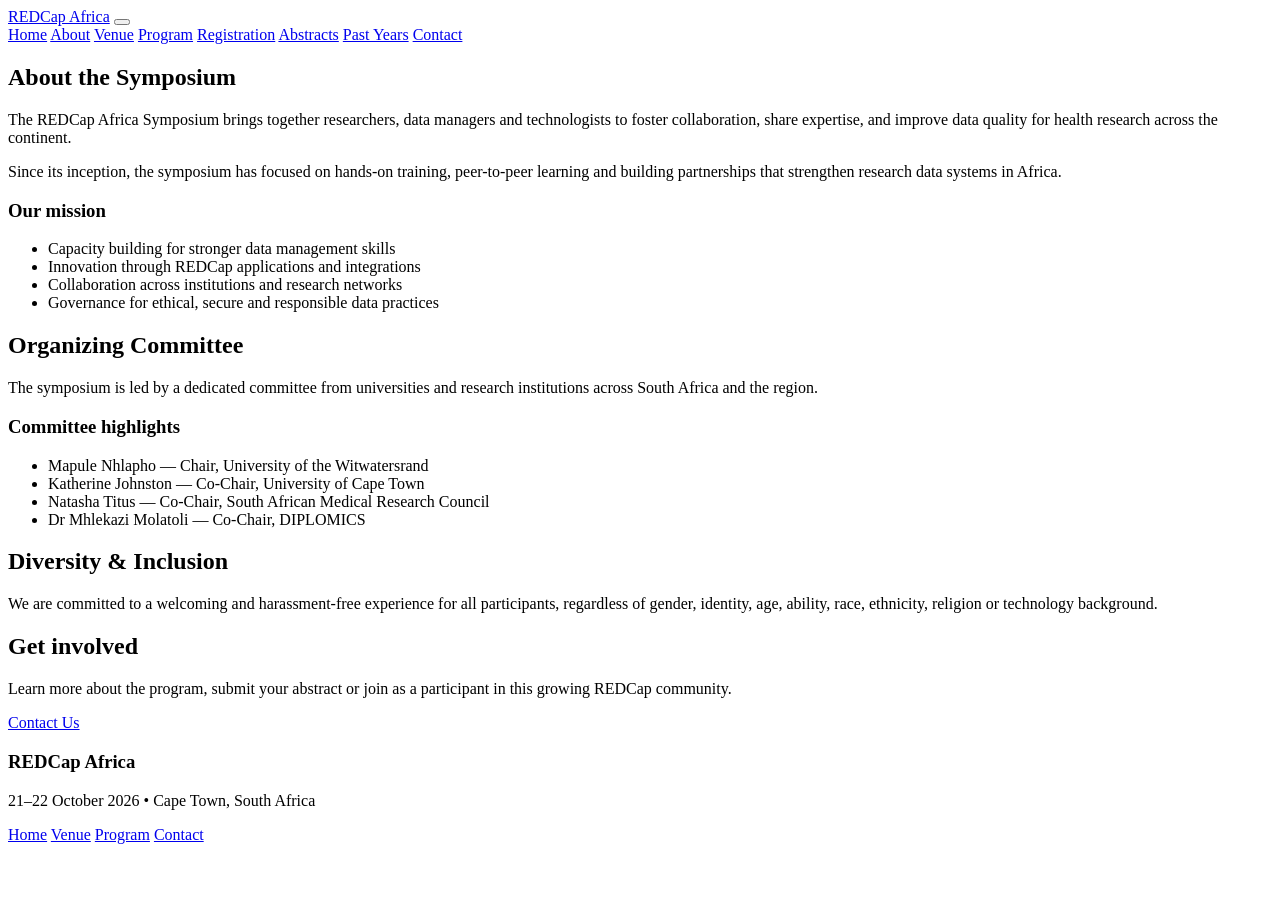
==== about.html @ 4fe49fcf "Add files via upload" ====
<!DOCTYPE html>
<html lang="en">
<head>
  <meta charset="UTF-8" />
  <meta name="viewport" content="width=device-width, initial-scale=1.0" />
  <title>About REDCap Africa Symposium</title>
  <link rel="stylesheet" href="style/styles.css" />
</head>
<body>
  <header class="site-header">
    <div class="container header-inner">
      <a class="brand" href="index.html">REDCap Africa</a>
      <button class="menu-toggle" aria-expanded="false" aria-label="Open menu">
        <span></span><span></span><span></span>
      </button>
      <nav class="site-nav" id="site-nav">
        <a href="index.html">Home</a>
        <a href="about.html">About</a>
        <a href="venue.html">Venue</a>
        <a href="program.html">Program</a>
        <a href="registration.html">Registration</a>
        <a href="abstract.html">Abstracts</a>
        <a href="past-years.html">Past Years</a>
        <a href="contact.html">Contact</a>
      </nav>
    </div>
  </header>

  <main>
    <section class="section section-alt">
      <div class="container">
        <h2>About the Symposium</h2>
        <p>The REDCap Africa Symposium brings together researchers, data managers and technologists to foster collaboration, share expertise, and improve data quality for health research across the continent.</p>
        <p>Since its inception, the symposium has focused on hands-on training, peer-to-peer learning and building partnerships that strengthen research data systems in Africa.</p>
        <div class="feature-list">
          <h3>Our mission</h3>
          <ul>
            <li>Capacity building for stronger data management skills</li>
            <li>Innovation through REDCap applications and integrations</li>
            <li>Collaboration across institutions and research networks</li>
            <li>Governance for ethical, secure and responsible data practices</li>
          </ul>
        </div>
      </div>
    </section>

    <section class="section">
      <div class="container section-grid">
        <div>
          <h2>Organizing Committee</h2>
          <p>The symposium is led by a dedicated committee from universities and research institutions across South Africa and the region.</p>
        </div>
        <div class="feature-list">
          <h3>Committee highlights</h3>
          <ul>
            <li>Mapule Nhlapho — Chair, University of the Witwatersrand</li>
            <li>Katherine Johnston — Co-Chair, University of Cape Town</li>
            <li>Natasha Titus — Co-Chair, South African Medical Research Council</li>
            <li>Dr Mhlekazi Molatoli — Co-Chair, DIPLOMICS</li>
          </ul>
        </div>
      </div>
    </section>

    <section class="section section-alt">
      <div class="container">
        <h2>Diversity & Inclusion</h2>
        <p>We are committed to a welcoming and harassment-free experience for all participants, regardless of gender, identity, age, ability, race, ethnicity, religion or technology background.</p>
      </div>
    </section>

    <section class="section section-cta">
      <div class="container cta-card">
        <h2>Get involved</h2>
        <p>Learn more about the program, submit your abstract or join as a participant in this growing REDCap community.</p>
        <a class="button button-primary" href="contact.html">Contact Us</a>
      </div>
    </section>
  </main>

  <footer class="site-footer">
    <div class="container footer-grid">
      <div>
        <h3>REDCap Africa</h3>
        <p>21–22 October 2026 • Cape Town, South Africa</p>
      </div>
      <div class="footer-links">
        <a href="index.html">Home</a>
        <a href="venue.html">Venue</a>
        <a href="program.html">Program</a>
        <a href="contact.html">Contact</a>
      </div>
    </div>
  </footer>

  <script src="script.js"></script>
</body>
</html>
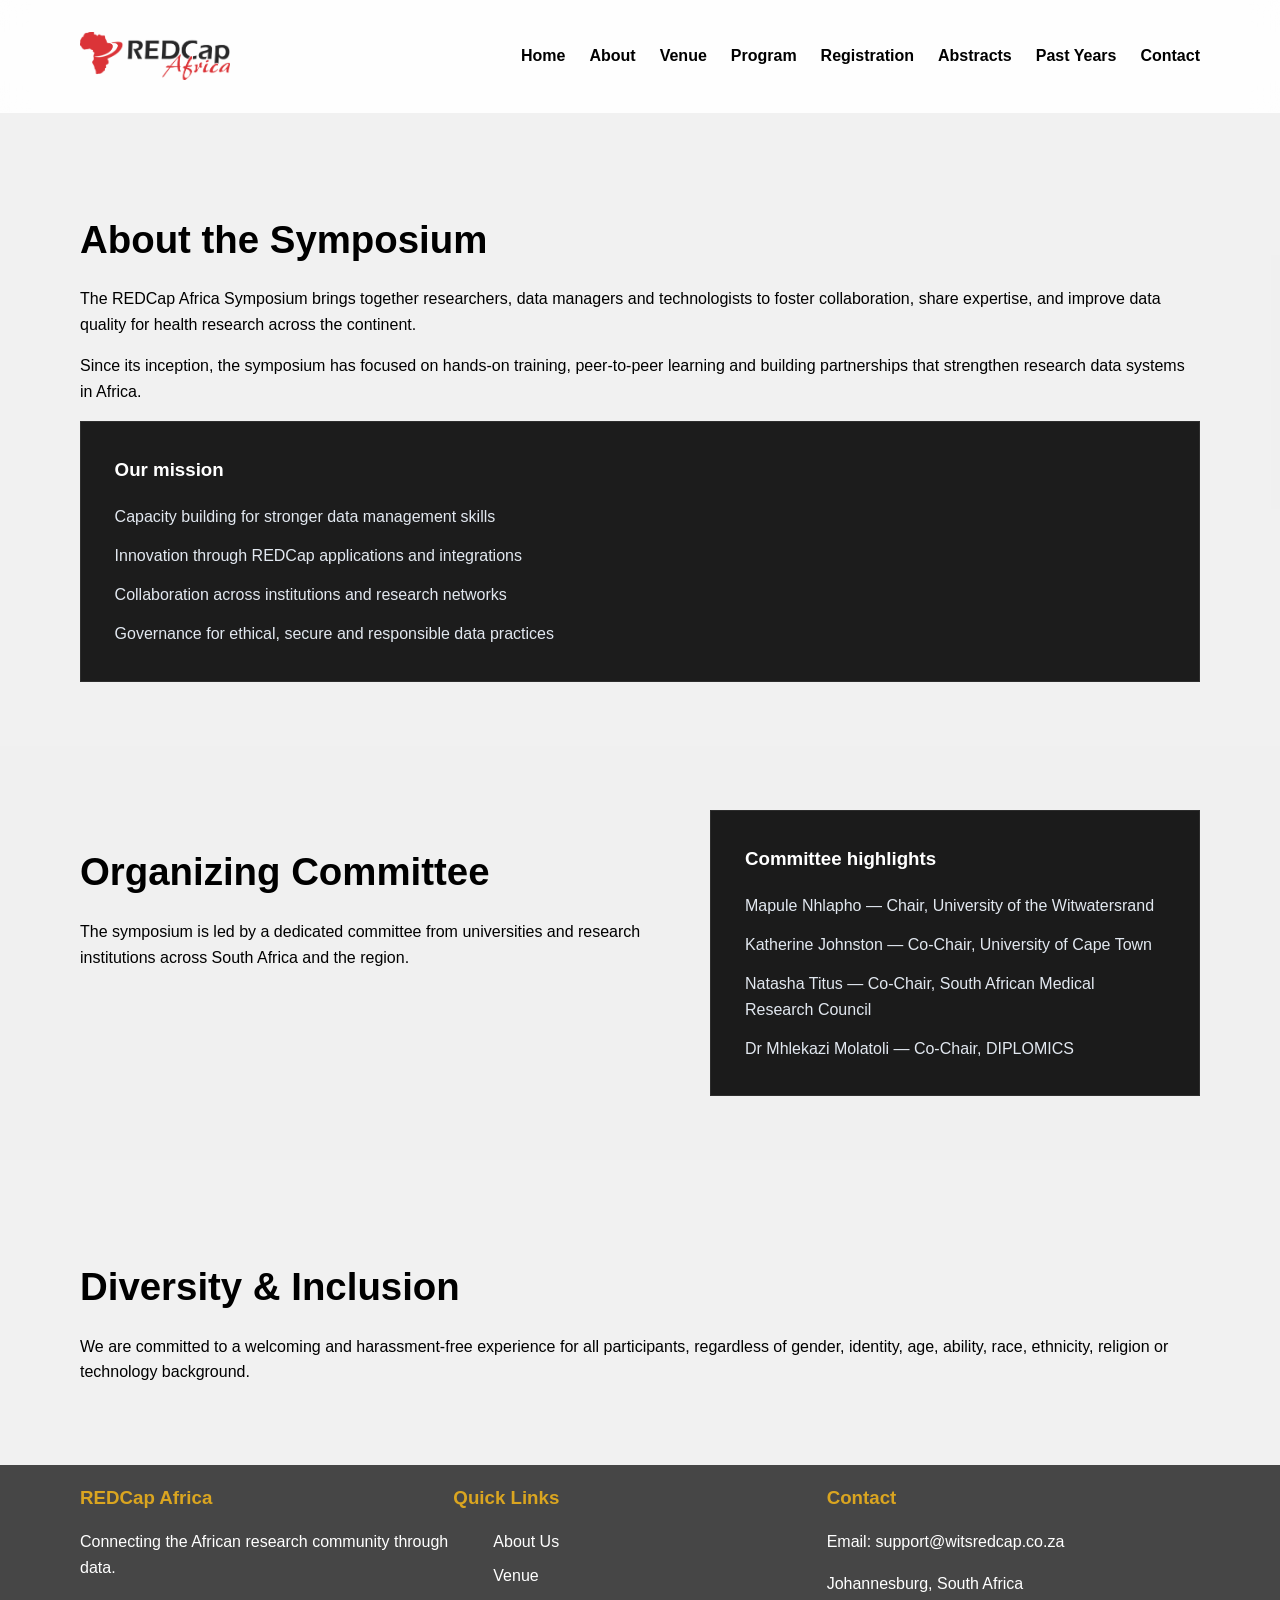
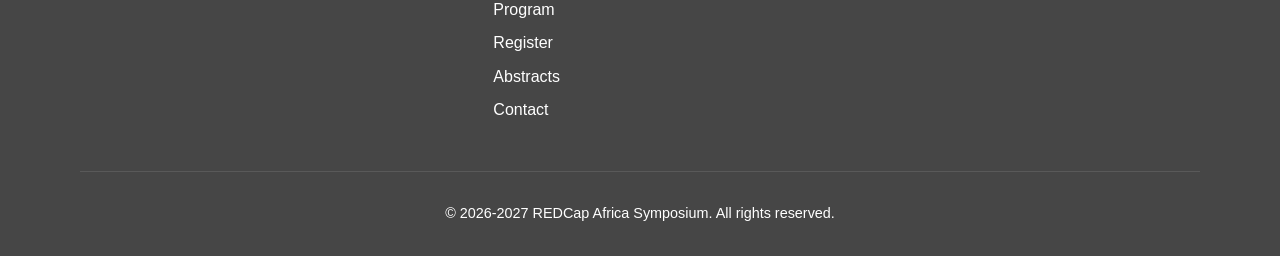
==== commit 72ae8dfb: "Add files via upload" ====
--- a/about.html
+++ b/about.html
@@ -4,12 +4,12 @@
   <meta charset="UTF-8" />
   <meta name="viewport" content="width=device-width, initial-scale=1.0" />
   <title>About REDCap Africa Symposium</title>
-  <link rel="stylesheet" href="style/styles.css" />
+  <link rel="stylesheet" href="css/styles.css" />
 </head>
 <body>
   <header class="site-header">
     <div class="container header-inner">
-      <a class="brand" href="index.html">REDCap Africa</a>
+       <img src="Assets/REDCapAfricalogo.png" alt="REDCap Africa Logo" style="width: 150px; height: auto;" />
       <button class="menu-toggle" aria-expanded="false" aria-label="Open menu">
         <span></span><span></span><span></span>
       </button>
@@ -68,27 +68,35 @@
         <p>We are committed to a welcoming and harassment-free experience for all participants, regardless of gender, identity, age, ability, race, ethnicity, religion or technology background.</p>
       </div>
     </section>
-
-    <section class="section section-cta">
-      <div class="container cta-card">
-        <h2>Get involved</h2>
-        <p>Learn more about the program, submit your abstract or join as a participant in this growing REDCap community.</p>
-        <a class="button button-primary" href="contact.html">Contact Us</a>
-      </div>
-    </section>
   </main>
 
-  <footer class="site-footer">
-    <div class="container footer-grid">
-      <div>
-        <h3>REDCap Africa</h3>
-        <p>21–22 October 2026 • Cape Town, South Africa</p>
+<footer class="site-footer">
+    <div class="container">
+      <div class="footer-grid">
+        <div class="footer-col">
+          <h3>REDCap Africa</h3>
+          <p>Connecting the African research community through data.</p>
+        </div>
+        <div class="footer-col">
+          <h3>Quick Links</h3>
+          <ul class="footer-links">
+            <li><a href="about.html">About Us</a></li>
+            <li><a href="venue.html">Venue</a></li>
+            <li><a href="program.html">Program</a></li>
+            <li><a href="registration.html">Register</a></li>
+            <li><a href="abstract.html">Abstracts</a></li>
+            <li><a href="contact.html">Contact</a></li>
+          </ul>
+        </div>
+        <div class="footer-col">
+          <h3>Contact</h3>
+          <p>Email: <a href="mailto:support@witsredcap.co.za" target="_blank" class="footer-link-email">support@witsredcap.co.za</a>
+          </p>
+          <p>Johannesburg, South Africa</p>
+        </div>
       </div>
-      <div class="footer-links">
-        <a href="index.html">Home</a>
-        <a href="venue.html">Venue</a>
-        <a href="program.html">Program</a>
-        <a href="contact.html">Contact</a>
+      <div class="footer-bottom">
+        <p>&copy; 2026-2027 REDCap Africa Symposium. All rights reserved.</p>
       </div>
     </div>
   </footer>
--- a/css/styles.css
+++ b/css/styles.css
@@ -0,0 +1,491 @@
+:root {
+ font-family: "Krona One", sans-serif;
+  color: #111;
+  background: #fafafa;
+  line-height: 1.6;
+}
+
+* {
+  box-sizing: border-box;
+}
+
+body {
+  margin: 0;
+  min-height: 100vh;
+  background: #f0f0f0;
+}
+
+img {
+  max-width: 100%;
+  display: block;
+}
+
+a {
+  color: inherit;
+  text-decoration: none;
+}
+
+button {
+  font: inherit;
+}
+
+.container {
+  width: min(1120px, calc(100% - 2rem));
+  margin: 0 auto;
+}
+
+.site-header {
+  position: sticky;
+  top: 0;
+  z-index: 20;
+  backdrop-filter: blur(14px);
+  background: rgba(255, 255, 255, 0.88);
+  border-bottom: 1px solid rgba(255, 255, 255, 0.06);
+}
+
+.header-inner {
+  display: flex;
+  align-items: center;
+  justify-content: space-between;
+  gap: 1rem;
+  padding: 2rem 0;
+}
+
+.brand{
+  font-weight: 800;
+  letter-spacing: -0.04em;
+  font-size: 1.15rem;
+}
+
+.menu-toggle {
+  display: none;
+  width: 2rem;
+  height: 2rem;
+  border: 0;
+  background: transparent;
+  flex-direction: column;
+  justify-content: space-between;
+  padding: 0;
+  cursor: pointer;
+}
+
+.menu-toggle span {
+  display: block;
+  width: 100%;
+  height: 3px;
+  border-radius: 999px;
+  background: #fff;
+}
+
+.site-nav {
+  display: flex;
+  align-items: center;
+  gap: 1.5rem;
+}
+
+.site-nav a {
+  color: #000000;
+  font-size: 1rem;
+  font-weight: 600;
+}
+
+.button {
+  display: inline-flex;
+  align-items: center;
+  justify-content: center;
+  padding: 0.95rem 1.6rem;
+  border-radius: 999px;
+  font-weight: 600;
+  transition: transform 0.2s ease, background-color 0.2s ease, color 0.2s ease;
+}
+
+.button:hover {
+  transform: translateY(-1px);
+}
+
+.button-primary {
+  background: linear-gradient(200deg, #b60000, #DAA520);
+  color: #fff;
+}
+
+.button-outline {
+  border: 1px solid rgba(226, 232, 240, 0.24);
+  color: #e2e8f0;
+}
+
+.hero {
+  padding: 4rem 0 3rem;
+  background-image: url('../Assets/hero.jpg');
+  background-size: cover;
+  background-position: center;
+  background-attachment: fixed;
+  position: relative;
+}
+
+.hero::before {
+  content: '';
+  position: absolute;
+  top: 0;
+  left: 0;
+  right: 0;
+  bottom: 0;
+  background: rgba(6, 7, 15, 0.7);
+  pointer-events: none;
+}
+
+.hero-content {
+  position: relative;
+  z-index: 1;
+}
+
+.hero-content {
+  display: grid;
+  grid-template-columns: minmax(0, 1fr) 360px;
+  gap: 2rem;
+  align-items: center;
+}
+
+.eyebrow {
+  text-transform: uppercase;
+  letter-spacing: 0.25em;
+  font-size: 0.75rem;
+  color: #7dd3fc;
+  margin-bottom: 1rem;
+}
+
+.hero h1 {
+  font-size: clamp(2.7rem, 5vw, 4.5rem);
+  margin: 0;
+  line-height: 1.02;
+  color: #fff;
+}
+
+.hero p {
+  max-width: 70ch;
+  margin: 1.5rem 0 0;
+  color: #cbd5e1;
+  font-size: 1.05rem;
+}
+
+.hero-actions {
+  display: flex;
+  flex-wrap: wrap;
+  gap: 1rem;
+  margin-top: 2rem;
+}
+
+.hero-card {
+  padding: 2rem;
+  background: rgba(139, 143, 151, 0.85);
+  border: 1px solid rgba(255, 255, 255);
+  box-shadow: 0 35px 80px rgba(15, 23, 42, 0.25);
+}
+
+.hero-card-pretitle {
+  margin: 0 0 1rem;
+  font-size: 0.9rem;
+  color: #38bdf8;
+  text-transform: uppercase;
+  letter-spacing: 0.12em;
+}
+
+.hero-card ul {
+  list-style: none;
+  padding: 0;
+  margin: 0;
+  display: grid;
+  gap: 0.9rem;
+}
+
+.hero-card li {
+  color: #e2e8f0;
+}
+
+.quick-links {
+  display: grid;
+  grid-template-columns: repeat(4, minmax(0, 1fr));
+  gap: 1rem;
+  margin: 1.5rem auto;
+}
+
+.quick-links a {
+  display: flex;
+  gap: 0.75rem;
+  align-items: center;
+  padding: 1rem 1.2rem;
+  background: rgba(255, 255, 255, 0.04);
+  border: 1px solid rgba(255, 255, 255, 0.08);
+  border-radius: 18px;
+  color: #fff;
+  transition: background-color 0.2s ease;
+}
+
+.quick-links a:hover {
+  background: rgba(14, 165, 233, 0.12);
+}
+
+.quick-links span {
+  font-size: 1.3rem;
+}
+
+.section {
+  padding: 4rem 0;
+}
+
+.section-alt {
+  background: rgba(255, 255, 255, 0.03);
+}
+
+.section-grid {
+  display: grid;
+  grid-template-columns: 1.1fr minmax(240px, 0.9fr);
+  gap: 2rem;
+}
+
+.section-grid h2,
+.section h2 {
+  font-size: 2.4rem;
+  margin-bottom: 1rem;
+  color: #000000;
+}
+
+.section-grid p,
+.section p {
+  color: #000000;
+  font-size: 1rem;
+}
+
+.feature-list {
+  padding: 2.1rem;
+  background: rgba(5, 5, 5, 0.9);
+  border: 1px solid rgba(255, 255, 255, 0.08);
+}
+
+.feature-list h3 {
+  margin-top: 0;
+  color: #fff;
+}
+
+.feature-list ul {
+  list-style: none;
+  padding: 0;
+  margin: 1rem 0 0;
+  display: grid;
+  gap: 0.85rem;
+}
+
+.feature-list li {
+  color: #e2e8f0;
+}
+
+.cards-grid {
+  display: grid;
+  grid-template-columns: repeat(2, minmax(0, 1fr));
+  gap: 1.5rem;
+}
+
+.card {
+  padding: 2rem;
+
+  background: rgba(128 0 0 / 87%);
+  
+}
+
+.card h3 {
+  margin-top: 0;
+  color: #fafafa;
+}
+
+.card p {
+  margin: 0.9rem 0 0;
+  color: #f0f0f0;
+}
+
+.stats-section {
+  padding: 4rem 0;
+}
+
+.stats-grid {
+  display: grid;
+  grid-template-columns: repeat(3, minmax(0, 1fr));
+  gap: 1rem;
+}
+
+.stat-card {
+  padding: 2rem;
+  border-radius: 24px;
+  background: rgba(15, 23, 42, 0.9);
+  border: 1px solid rgba(255, 255, 255, 0.08);
+  text-align: center;
+}
+
+.stat-card span {
+  display: block;
+  font-size: 2.6rem;
+  font-weight: 800;
+  color: #7dd3fc;
+}
+
+.stat-card p {
+  margin: 1rem 0 0;
+  color: #cbd5e1;
+}
+
+.video-grid {
+  display: grid;
+  grid-template-columns: 1.1fr 1fr;
+  gap: 2rem;
+  align-items: center;
+}
+
+.video-wrapper {
+  position: relative;
+  padding-top: 56.25%;
+  border-radius: 24px;
+  overflow: hidden;
+  box-shadow: 0 30px 80px rgba(0, 0, 0, 0.35);
+}
+
+.video-wrapper iframe {
+  position: absolute;
+  inset: 0;
+  width: 100%;
+  height: 100%;
+  border: 0;
+}
+
+.sponsor-header {
+  text-align: center;
+  margin-bottom: 2rem;
+}
+
+.sponsor-grid {
+  display: grid;
+  grid-template-columns: repeat(4, minmax(0, 1fr));
+  gap: 1rem;
+}
+
+.sponsor-grid span {
+  display: flex;
+  align-items: center;
+  justify-content: center;
+  min-height: 88px;
+  padding: 1rem;
+  color: #f8fafc;
+  background: rgba(255, 255, 255, 0.05);
+  border-radius: 18px;
+  border: 1px solid rgba(255, 255, 255, 0.08);
+  font-weight: 600;
+}
+
+.section-cta {
+  padding: 3rem 0 5rem;
+}
+
+.cta-card {
+  padding: 3rem;
+  border-radius: 8px;
+  text-align: center;
+  background: linear-gradient(180deg, rgba(14, 165, 233, 0.16), rgba(125, 85, 224, 0.12));
+  border: 1px solid rgba(255, 255, 255, 0.08);
+}
+
+.cta-card h2 {
+  margin-bottom: 1rem;
+  color: #fff;
+}
+
+.cta-card p {
+  margin-bottom: 1.8rem;
+  color: #dbeafe;
+}
+
+.site-footer {
+  background-color: #464646;
+  color: #fff;
+  padding: var(--spacing-xl) 0;
+  margin-top: auto;
+}
+
+.footer-grid {
+  display: grid;
+  grid-template-columns: repeat(auto-fit, minmax(250px, 1fr));
+  gap: var(--spacing-lg);
+}
+
+.footer-col h3 {
+  color: #DAA520;
+  margin-bottom: 1rem;
+}
+
+.footer-links {
+  list-style: none;
+}
+
+.footer-links li {
+  margin-bottom: 0.5rem;
+}
+
+.footer-links a {
+  color: #fff;
+}
+
+.footer-bottom {
+  margin-top: 2rem;
+  padding-bottom: 1rem;
+  padding-top: 1rem;
+  border-top: 1px solid rgba(255, 255, 255, 0.1);
+  text-align: center;
+  font-size: 0.9rem;
+  color: #fff;
+}
+
+@media (max-width: 900px) {
+  .hero-content,
+  .section-grid,
+  .cards-grid,
+  .stats-grid,
+  .video-grid,
+  .footer-grid {
+    grid-template-columns: 1fr;
+  }
+
+  .quick-links {
+    grid-template-columns: repeat(2, minmax(0, 1fr));
+  }
+}
+
+@media (max-width: 720px) {
+  .header-inner {
+    flex-wrap: wrap;
+  }
+
+  .menu-toggle {
+    display: flex;
+  }
+
+  .site-nav {
+    position: absolute;
+    inset: calc(100% + 1rem) 1rem auto auto;
+    flex-direction: column;
+    gap: 0.75rem;
+    width: calc(100% - 2rem);
+    background: rgba(6, 7, 15, 0.98);
+    border: 1px solid rgba(255, 255, 255, 0.08);
+    border-radius: 18px;
+    padding: 1rem;
+    display: none;
+  }
+
+  .site-nav.active {
+    display: flex;
+  }
+
+  .site-nav a.button-secondary {
+    padding: 0.9rem 1.2rem;
+  }
+
+  .hero {
+    padding-top: 3rem;
+  }
+}
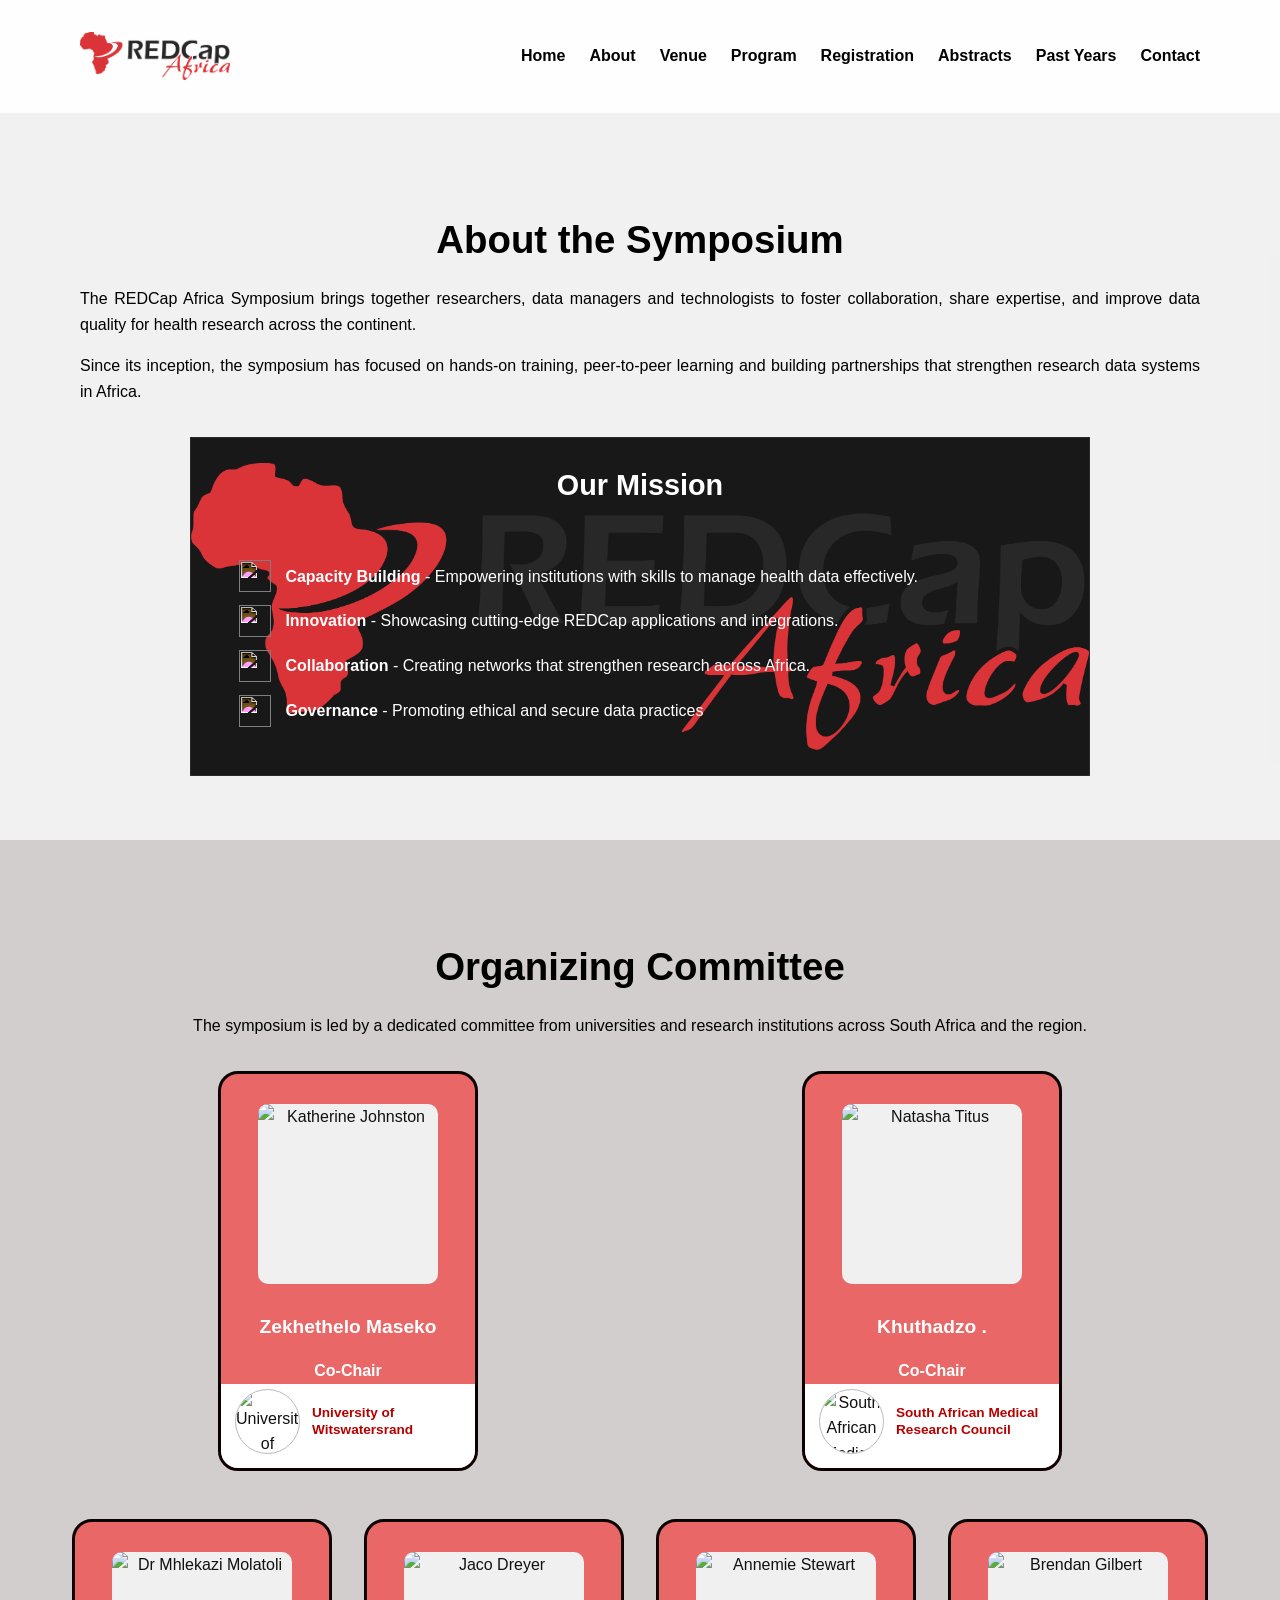
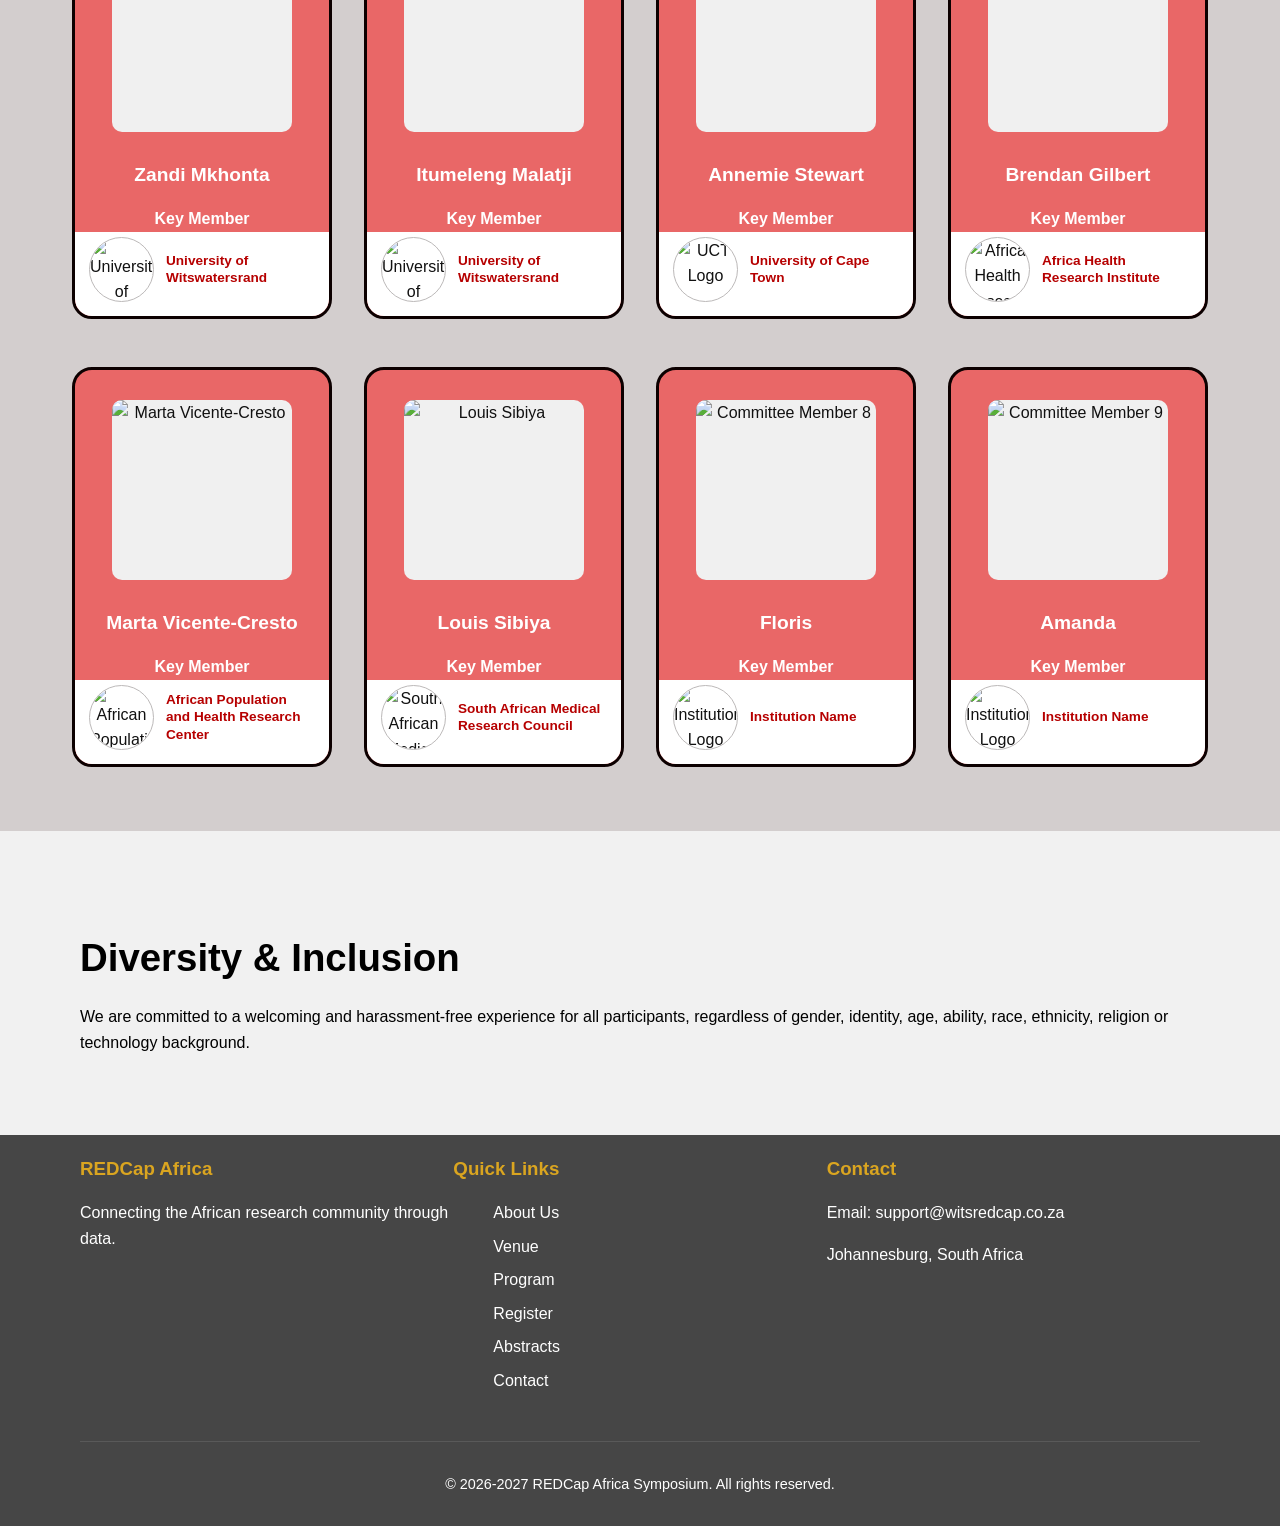
==== commit 0e413997: "New about and past years page" ====
--- a/about.html
+++ b/about.html
@@ -6,7 +6,7 @@
   <title>About REDCap Africa Symposium</title>
   <link rel="stylesheet" href="css/styles.css" />
 </head>
-<body>
+<body class="page-about">
   <header class="site-header">
     <div class="container header-inner">
        <img src="Assets/REDCapAfricalogo.png" alt="REDCap Africa Logo" style="width: 150px; height: auto;" />
@@ -29,35 +29,200 @@
   <main>
     <section class="section section-alt">
       <div class="container">
-        <h2>About the Symposium</h2>
-        <p>The REDCap Africa Symposium brings together researchers, data managers and technologists to foster collaboration, share expertise, and improve data quality for health research across the continent.</p>
-        <p>Since its inception, the symposium has focused on hands-on training, peer-to-peer learning and building partnerships that strengthen research data systems in Africa.</p>
-        <div class="feature-list">
-          <h3>Our mission</h3>
+        <div class = "about-intro" >
+          <h2>About the Symposium</h2>
+          <p>The REDCap Africa Symposium brings together researchers, data managers and technologists to foster collaboration, share expertise, and improve data quality for health research across the continent.</p>
+          <p>Since its inception, the symposium has focused on hands-on training, peer-to-peer learning and building partnerships that strengthen research data systems in Africa.</p>
+        </div>
+          <div class="feature-list">
+          <h3>Our Mission</h3>
           <ul>
-            <li>Capacity building for stronger data management skills</li>
-            <li>Innovation through REDCap applications and integrations</li>
-            <li>Collaboration across institutions and research networks</li>
-            <li>Governance for ethical, secure and responsible data practices</li>
+            <li><img src="Assets/graduation-cap-icon.png" alt="" class="mission-icon"><span><strong>Capacity Building</strong> - Empowering institutions with skills to manage health data effectively.</span></li>
+            <li><img src="Assets/bulb-icon.png" alt="" class="mission-icon"><span><strong>Innovation</strong> - Showcasing cutting-edge REDCap applications and integrations.</span></li>
+            <li><img src="Assets/partner-handshake2-icon.png" alt="" class="mission-icon"><span><strong>Collaboration</strong> - Creating networks that strengthen research across Africa.</span></li>
+            <li><img src="Assets/bank-building-icon.png" alt="" class="mission-icon"><span><strong>Governance</strong> - Promoting ethical and secure data practices</span></li>
           </ul>
         </div>
       </div>
     </section>
 
-    <section class="section">
-      <div class="container section-grid">
-        <div>
-          <h2>Organizing Committee</h2>
-          <p>The symposium is led by a dedicated committee from universities and research institutions across South Africa and the region.</p>
-        </div>
-        <div class="feature-list">
-          <h3>Committee highlights</h3>
-          <ul>
-            <li>Mapule Nhlapho — Chair, University of the Witwatersrand</li>
-            <li>Katherine Johnston — Co-Chair, University of Cape Town</li>
-            <li>Natasha Titus — Co-Chair, South African Medical Research Council</li>
-            <li>Dr Mhlekazi Molatoli — Co-Chair, DIPLOMICS</li>
-          </ul>
+    <section class="section section-committee">
+      <div class="committee-heading-block">
+        <h2>Organizing Committee</h2>
+        <p>The symposium is led by a dedicated committee from universities and research institutions across South Africa and the region.</p>
+        
+       
+        <div class="committee-pyramid">
+
+          <!-- Tier 2: Co-Chairs -->
+          <div class="committee-tier tier-cochairs">
+            <div class="committee-card">
+              <div class="committee-profile-pic">
+                <img src="Assets/Zekhethelo.jpg" style="object-position: 85% 5%;" alt="Katherine Johnston">
+              </div>
+              <div class="committee-info">
+                <h4>Zekhethelo Maseko</h4>
+                <p class="committee-role">Co-Chair</p>
+                <div class="committee-org-wrapper">
+                  <p class="committee-org">University of Witswatersrand</p>
+                </div>
+                <div class="committee-logo committee-logo-corner">
+                  <img src="Assets/WitslogoV2.jpg" alt="University of Witswatersrand Logo">
+                </div>
+              </div>
+            </div>
+
+            <div class="committee-card">
+              <div class="committee-profile-pic">
+                <img src="Assets/ms-Natasha.jpg" style="object-position: 85% 5%;"  alt = "Natasha Titus">
+              </div>
+              <div class="committee-info">
+                <h4>Khuthadzo .</h4>
+                <p class="committee-role">Co-Chair</p>
+                <div class="committee-org-wrapper">
+                  <p class="committee-org">South African Medical Research Council</p>
+                </div>
+                <div class="committee-logo committee-logo-corner">
+                  <img src="Assets/samrc.png" alt="South African Medical Research Council Logo">
+                </div>
+              </div>
+            </div>
+          </div>
+
+          <!-- Tier 3: Key Members (row 1 of 4) -->
+          <div class="committee-tier tier-members">
+            <div class="committee-card">
+              <div class="committee-profile-pic">
+                <img src="Assets/Zandi.jpg" alt="Dr Mhlekazi Molatoli">
+              </div>
+              <div class="committee-info">
+                <h4>Zandi Mkhonta</h4>
+                <p class="committee-role">Key Member</p>
+                <div class="committee-org-wrapper">
+                  <p class="committee-org">University of Witswatersrand</p>
+                </div>
+                <div class="committee-logo committee-logo-corner">
+                  <img src="Assets/WitslogoV2.jpg" alt="University of Witswatersrand">
+                </div>
+              </div>
+            </div>
+
+            <div class="committee-card">
+              <div class="committee-profile-pic">
+                <img src="Assets/Itumeleng.jpg" style="object-position: 50% 5%;" alt="Jaco Dreyer">
+              </div>
+              <div class="committee-info">
+                <h4>Itumeleng Malatji</h4>
+                <p class="committee-role">Key Member</p>
+                <div class="committee-org-wrapper">
+                  <p class="committee-org">University of Witswatersrand</p>
+                </div>
+                <div class="committee-logo committee-logo-corner">
+                  <img src="Assets/WitslogoV2.jpg" alt="University of Witswatersrand">
+                </div>
+              </div>
+            </div>
+
+            <div class="committee-card">
+              <div class="committee-profile-pic">
+                <img src="Assets/Annemie Stewart.jpg" alt="Annemie Stewart">
+              </div>
+              <div class="committee-info">
+                <h4>Annemie Stewart</h4>
+                <p class="committee-role">Key Member</p>
+                <div class="committee-org-wrapper">
+                  <p class="committee-org">University of Cape Town</p>
+                </div>
+                <div class="committee-logo committee-logo-corner">
+                  <img src="Assets/UCT.png" alt="UCT Logo">
+                </div>
+              </div>
+            </div>
+
+            <div class="committee-card">
+              <div class="committee-profile-pic">
+                <img src="Assets/Brendan1.jpg" alt="Brendan Gilbert">
+              </div>
+              <div class="committee-info">
+                <h4>Brendan Gilbert</h4>
+                <p class="committee-role">Key Member</p>
+                <div class="committee-org-wrapper">
+                  <p class="committee-org">Africa Health Research Institute</p>
+                </div>
+                <div class="committee-logo committee-logo-corner">
+                  <img src="Assets/AHRI.png" alt="Africa Health Research Institute Logo">
+                </div>
+              </div>
+            </div>
+          </div>
+
+          <!-- Tier 4: Key Members (row 2 of 4) -->
+          <div class="committee-tier tier-members">
+            <div class="committee-card">
+              <div class="committee-profile-pic">
+                <img src="Assets/Marta Vicente.jpg" style="object-position: 85% 10%;" alt="Marta Vicente-Cresto">
+              </div>
+              <div class="committee-info">
+                <h4>Marta Vicente-Cresto</h4>
+                <p class="committee-role">Key Member</p>
+                <div class="committee-org-wrapper">
+                  <p class="committee-org">African Population and Health Research Center</p>
+                </div>
+                <div class="committee-logo committee-logo-corner">
+                  <img src="Assets/APHRC-V3.png" alt="African Population and Health Research Center Logo">
+                </div>
+              </div>
+            </div>
+
+            <div class="committee-card">
+              <div class="committee-profile-pic">
+                <img src="Assets/clive.jpg" style="object-position: 85% 5%;" alt="Louis Sibiya">
+              </div>
+              <div class="committee-info">
+                <h4>Louis Sibiya</h4>
+                <p class="committee-role">Key Member</p>
+                <div class="committee-org-wrapper">
+                  <p class="committee-org">South African Medical Research Council</p>
+                </div>
+                <div class="committee-logo committee-logo-corner">
+                  <img src="Assets/samrc.png" alt="South African Medical Research Council Logo">
+                </div>
+              </div>
+            </div>
+
+            <div class="committee-card">
+              <div class="committee-profile-pic">
+                <img src="Assets/Jaco.jpg" alt="Committee Member 8">
+              </div>
+              <div class="committee-info">
+                <h4>Floris</h4>
+                <p class="committee-role">Key Member</p>
+                <div class="committee-org-wrapper">
+                  <p class="committee-org">Institution Name</p>
+                </div>
+                <div class="committee-logo committee-logo-corner">
+                  <img src="Assets/placeholder-logo.png" alt="Institution Logo">
+                </div>
+              </div>
+            </div>
+
+            <div class="committee-card">
+              <div class="committee-profile-pic">
+                <img src="Assets/Mhlekazi Molatoli.jpg" alt="Committee Member 9">
+              </div>
+              <div class="committee-info">
+                <h4>Amanda</h4>
+                <p class="committee-role">Key Member</p>
+                <div class="committee-org-wrapper">
+                  <p class="committee-org">Institution Name</p>
+                </div>
+                <div class="committee-logo committee-logo-corner">
+                  <img src="Assets/placeholder-logo.png" alt="Institution Logo">
+                </div>
+              </div>
+            </div>
+          </div>
+
         </div>
       </div>
     </section>
@@ -103,4 +268,4 @@
 
   <script src="script.js"></script>
 </body>
-</html>
+</html>
--- a/css/styles.css
+++ b/css/styles.css
@@ -1,7 +1,7 @@
 :root {
  font-family: "Krona One", sans-serif;
   color: #111;
-  background: #fafafa;
+  background: #ffffff;
   line-height: 1.6;
 }
 
@@ -32,6 +32,10 @@
 .container {
   width: min(1120px, calc(100% - 2rem));
   margin: 0 auto;
+}
+
+.container-wide {
+  width: min(1400px, calc(100% - 2rem));
 }
 
 .site-header {
@@ -236,6 +240,10 @@
   background: rgba(255, 255, 255, 0.03);
 }
 
+.section-committee {
+  background: #d3cece;
+}
+
 .section-grid {
   display: grid;
   grid-template-columns: 1.1fr minmax(240px, 0.9fr);
@@ -252,13 +260,61 @@
 .section-grid p,
 .section p {
   color: #000000;
-  font-size: 1rem;
+  font-size: 1.0rem;
+}
+
+.page-intro {
+  text-align: center;
+  max-width: 70ch;
+  margin: 0 auto 1rem;
+}
+
+.page-intro p {
+  text-align: justify;
+}
+
+.section-hero-intro {
+  position: relative;
+  padding: 6rem 0;
+  background-image: url('../Assets/bread-bg.jpg');
+  background-size: cover;
+  background-position: center;
+  background-attachment: fixed;
+}
+
+.section-hero-intro::before {
+  content: '';
+  position: absolute;
+  inset: 0;
+  background: rgba(6, 7, 15, 0.65);
+  pointer-events: none;
+}
+
+.section-hero-intro .container {
+  position: relative;
+  z-index: 1;
+}
+
+.section-hero-intro .page-intro h2,
+.section-hero-intro .page-intro p {
+  color: #ffffff;
+}
+
+.about-intro {
+  text-align: center;
+  max-width: 1000ch;
+  margin: 0 auto 1rem;
+  
+}
+
+.about-intro p {
+  text-align: justify;
 }
 
 .feature-list {
   padding: 2.1rem;
   background: rgba(5, 5, 5, 0.9);
-  border: 1px solid rgba(255, 255, 255, 0.08);
+ border: 1px solid rgba(255, 255, 255, 0.08);
 }
 
 .feature-list h3 {
@@ -278,17 +334,107 @@
   color: #e2e8f0;
 }
 
+
+
+/*for about page ONLY*/
+.page-about .feature-list {
+  padding: 1.5rem;
+  background: rgba(0, 0, 0, 0.9);
+  background-image:
+  url('../Assets/REDCapAfricalogo.png');
+  /*border: 15px solid rgba(255, 255, 255, 0.08);*/
+  /*comment out the 3 lines below to bring back old design*/
+  background-size: contain;   
+  background-repeat: no-repeat; 
+  background-position: center;  
+  max-width: 900px;      
+  margin: 2rem auto 0;   
+  text-align: justify; 
+
+}
+
+
+.page-about .feature-list h3 {
+  margin-top: 0;
+  color: #ffffff;
+  font-size: 1.8rem;
+  text-align: center;
+}
+
+.page-about .feature-list ul {
+  /*list-style: disc;*/
+  list-style: none;
+  padding: 1.5rem;
+  margin: 1rem 0 0;
+  display: grid;
+  gap: 0.8rem;
+}
+
+.page-about .feature-list li {
+  color: #ffffff;
+  display: flex;
+  align-items: center;
+  gap: 0.9rem;
+}
+
+.page-about .feature-list .mission-icon {
+  width: 32px;
+  height: 32px;
+  object-fit: contain;
+  flex-shrink: 0;
+  /* icons are black PNGs; invert so they read white against the dark card */
+  filter: invert(1) brightness(2);
+}
+/*for about page ONLY*/
+
 .cards-grid {
   display: grid;
   grid-template-columns: repeat(2, minmax(0, 1fr));
   gap: 1.5rem;
 }
 
+/* Stack the year cards one above the other, each on its own line */
+.page-past-years .cards-grid {
+  grid-template-columns: 1fr;
+  gap: 2rem;
+  margin-top: 2rem;
+}
+
 .card {
-  padding: 2rem;
-
-  background: rgba(128 0 0 / 87%);
-  
+  position: relative;
+  isolation: isolate;
+  padding: 2.5rem;
+  border-radius: 16px;
+  overflow: hidden;
+  background-color: #b60000;
+  background-size: cover;
+  background-position: center;
+}
+
+.page-past-years .card {
+  padding: 5rem 4.5rem;
+  min-height: 420px;
+  display: flex;
+  flex-direction: column;
+  justify-content: center;
+}
+
+/* Dark red gradient overlay so the background photo shows through
+   while keeping the heading and body text readable */
+.card::before {
+  content: '';
+  position: absolute;
+  inset: 0;
+  z-index: -1;
+  background: linear-gradient(160deg, rgba(128, 0, 0, 0.60), rgba(10, 0, 0, 0.60));
+}
+
+.card-2025 {
+  background-image: url('../Assets/2025.jpg');
+}
+
+.card-2024 {
+  background-image: url('../Assets/2024.jpg');
 }
 
 .card h3 {
@@ -296,39 +442,125 @@
   color: #fafafa;
 }
 
+.page-past-years .card h3 {
+  font-size: 2rem;
+  text-align: center;
+}
+
 .card p {
   margin: 0.9rem 0 0;
   color: #f0f0f0;
+  font-size: 1.2rem;
+}
+
+.page-past-years .card p {
+  text-align: justify;
 }
 
 .stats-section {
   padding: 4rem 0;
 }
 
+/* White backdrop for the stats section */
+.section-stats {
+  background: #ffffff;
+}
+
+.section-stats h2.stats-heading {
+  text-align: center;
+  color: #000000;
+  margin-bottom: 2.5rem;
+  /*text-shadow: 0 0 3px rgba(255, 20, 60, 0.55);*/
+}
+
 .stats-grid {
   display: grid;
-  grid-template-columns: repeat(3, minmax(0, 1fr));
+  grid-template-columns: repeat(4, minmax(0, 1fr));
   gap: 1rem;
 }
 
+/* Red neon-glass effect, tuned for a white backdrop:
+   a light glass fill + red border/glow (rather than the heavier translucent
+   red fill that was designed to pop against black), with dark text so it
+   stays readable on white instead of washing out. */
 .stat-card {
+  position: relative;
+  overflow: hidden;
+  display: flex;
+  flex-direction: column;
+  align-items: center;
   padding: 2rem;
-  border-radius: 24px;
-  background: rgba(15, 23, 42, 0.9);
-  border: 1px solid rgba(255, 255, 255, 0.08);
-  text-align: center;
+  border-radius: 10px;
+  min-height: 220px;
+  background: rgba(255, 255, 255, 0.55);
+  backdrop-filter: blur(14px);
+  -webkit-backdrop-filter: blur(14px);
+  border: 1px solid rgba(182, 0, 0, 0.35);
+  box-shadow:
+    0 0 14px rgba(182, 0, 0, 0.25),
+    0 0 30px rgba(182, 0, 0, 0.12),
+    0 6px 20px rgba(0, 0, 0, 0.08);
+  text-align: center;
+  transition: transform 0.25s ease, box-shadow 0.25s ease;
+}
+
+/* Icon watermark, sat behind the number and label */
+.stat-card::before {
+  content: '';
+  position: absolute;
+  inset: 0;
+  background-repeat: no-repeat;
+  background-position: center;
+  background-size: 100px 100px;
+  opacity: 0.30;
+  pointer-events: none;
+  z-index: 0;
+}
+
+.stat-card-symposia::before {
+  background-image: url('../Assets/event-icon.png');
+}
+
+.stat-card-attendees::before {
+  background-image: url('../Assets/group-icon.png');
+}
+
+.stat-card-countries::before {
+  background-image: url('../Assets/globe-line-icon.png');
+}
+
+.stat-card-institutions::before {
+  background-image: url('../Assets/library-icon.png');
+}
+
+.stat-card:hover {
+  transform: translateY(-4px);
+  box-shadow:
+    0 0 20px rgba(182, 0, 0, 0.4),
+    0 0 40px rgba(182, 0, 0, 0.2),
+    0 10px 26px rgba(0, 0, 0, 0.12);
 }
 
 .stat-card span {
-  display: block;
+  position: relative;
+  z-index: 1;
+  flex: 1;
+  display: flex;
+  align-items: center;
+  justify-content: center;
   font-size: 2.6rem;
   font-weight: 800;
-  color: #7dd3fc;
+  color: #b60000;
+  text-shadow: 0 0 10px rgba(182, 0, 0, 0.3);
 }
 
 .stat-card p {
-  margin: 1rem 0 0;
-  color: #cbd5e1;
+  position: relative;
+  z-index: 1;
+  margin: 1.9rem 0 0;
+  margin-top: auto;
+  color: #000000;
+  font-weight: 600;
 }
 
 .video-grid {
@@ -488,4 +720,323 @@
   .hero {
     padding-top: 3rem;
   }
-}
+
+  .page-past-years .card {
+    padding: 2.5rem 1.75rem;
+    min-height: unset;
+  }
+}
+.committee-heading-block {
+  text-align: center;
+}
+
+.committee-members-heading {
+  font-size: 2rem; 
+}
+
+
+
+/*center committee header
+.committee-header {
+  text-align: center;
+}*/
+
+/*center committee intro
+.committee-intro {
+  text-align: center;
+  max-width: 80ch;
+  margin-left: auto;
+  margin-right: auto;
+}
+*/
+
+
+/* Committee Styles */
+/* Committee Styles - Pyramid Hierarchy */
+.committee-pyramid {
+  display: flex;
+  flex-direction: column;
+  align-items: center;
+  gap: 3rem;
+  margin-top: 2rem;
+}
+
+.committee-tier {
+  display: flex;
+  justify-content: center;
+  flex-wrap: wrap;
+  gap: 2rem;
+  width: 100%;
+}
+
+/* Tier 1: Chair - one card, largest, on its own at the top */
+.tier-chair .committee-card {
+  width: 260px;
+}
+
+/* Tier 2: Co-Chairs - three cards, slightly smaller */
+.tier-cochairs .committee-card {
+  width: 260px;
+}
+
+/* Tier 3: Key Members - widest row, smallest cards */
+.tier-members .committee-card {
+  width: 260px;
+}
+
+/* Co-chairs and key-member rows share the same 4-column grid so they line up.
+   Each co-chair card is placed spanning two grid columns and centered within
+   that span, so it sits in the gap between two cards in the row below. */
+.tier-cochairs,
+.tier-members {
+  display: grid;
+  grid-template-columns: repeat(4, 260px);
+  justify-content: center;
+  gap: 2rem;
+}
+
+.tier-cochairs .committee-card:nth-child(1) {
+  grid-column: 1 / 3;
+  justify-self: center;
+}
+
+.tier-cochairs .committee-card:nth-child(2) {
+  grid-column: 3 / 5;
+  justify-self: center;
+}
+
+.committee-card {
+  /* Background image for committee cards only, with a red tint overlay*/
+  /*change to non copy right picture*/
+  position: relative;
+  background-image:
+    linear-gradient(rgb(255, 0, 0, 0.50), rgb(255, 0, 0, 0.50)),
+    url('../Assets/JHBv1.png');
+  background-size: cover;
+  background-position: center;
+  border-radius: 20px;
+  border: 3px solid #0c0000 !important;
+  /*box-shadow: 0 15px 30px rgba(247, 0, 0, 0.721) !important;*/
+  /*box-shadow: 0 4px 12px rgba(0, 0, 0, 0.08);*/
+  padding: 1rem 0.5rem;
+  display: flex;
+  flex-direction: column;
+  align-items: center;
+  gap: 0.5rem;
+  transition: transform 0.2s ease, box-shadow 0.2s ease;
+ /* animation:fadeUp .7s ease;*/
+}
+
+
+.committee-card:hover {
+  transform: translateY(-4px);
+  box-shadow: 0 8px 24px rgba(0, 0, 0, 0.12);
+}
+
+/* Profile Picture */
+.committee-profile-pic {
+  width: 180px;
+  height: 180px;
+  border-radius: 10px;
+  overflow: hidden;
+  background: #f0f0f0;
+  border: 3px solid var(--primary-red);
+  display: flex;
+  align-items: center;
+  justify-content: center;
+  flex-shrink: 0;
+}
+
+.committee-profile-pic img {
+  width: 100%;
+  height: 100%;
+  object-fit: cover;
+}
+
+/* Committee Info */
+.committee-info {
+  flex: 1;
+  text-align: center;
+  width: 100%;
+  display: flex;
+  flex-direction: column;
+}
+
+.committee-info h4 {
+  margin: 0.5rem 0 0.25rem 0;
+  font-size: 1.2rem;
+  color: #000000;
+  font-weight: 700;
+}
+
+.committee-role {
+  margin: 0 0 0.5rem 0;
+  font-weight: 600;
+  color: var(--primary-red);
+  font-size: 0.9rem;
+}
+
+/* Organization wrapper - flex container for logo and text */
+.committee-org-wrapper {
+  display: flex;
+  align-items: center;
+  justify-content: center;
+  gap: 0.75rem;
+  margin-top: auto;
+  padding-top: 0.5rem;
+}
+
+.committee-org {
+  margin: 0;
+  color: #ffffff;
+  font-size: 1.8rem;
+   font-weight: 600;
+}
+
+/* Organization Logo - pinned to the bottom-right corner of the card  */
+.committee-logo {
+  width: 90px;
+  height: 90px;
+  border-radius: 50%;
+  background: #ffffff;
+  border: 1px solid #bcb9b9;
+  display: flex;
+  align-items: center;
+  justify-content: center;
+  overflow: hidden;
+  flex-shrink: 0;
+}
+
+.committee-logo-corner {
+  position: absolute;
+  bottom: 14px;
+  left: 14px;
+  width: 65px;
+  height: 65px;
+}
+
+.committee-logo img {
+  width: 100%;
+  height: 100%;
+  object-fit: contain;
+  border-radius: 50%;
+}
+
+/* Page-specific styles for About page only */
+.page-about .committee-role {
+  color: #ffffff !important;
+}
+
+.page-about .committee-info h4 {
+  color: #ffffff !important;
+}
+
+.page-about .section h2 {
+  color: #000000 !important;
+}
+
+.page-about .feature-list h3 {
+  color: #ffffff !important;
+}
+
+.page-about .feature-list li {
+  color: #ffffff !important;
+}
+
+/* Keep the gold color for footer on About page */
+.page-about .footer-col h3 {
+  color: #DAA520 !important;
+}
+
+/* Uniform card height + fixed-height name zone so the org name and logo
+   always sit at the same vertical position across every committee card,
+   regardless of how long a person's name or organization name is. */
+.page-about .committee-card {
+  min-height: 400px;
+  padding-top: 1.9rem;
+}
+
+/* White banner bar at the bottom of the card, sitting behind the
+   institution name and logo so they're no longer floating directly on
+   top of the red-tinted photo background. */
+.page-about .committee-card::after {
+  content: '';
+  position: absolute;
+  left: 0;
+  right: 0;
+  bottom: 0;
+  height: 84px;
+  background: #ffffff;
+  border-radius: 0 0 17px 17px;
+  z-index: 0;
+}
+
+/* Pin the org name to start right where the logo ends, matching the
+   logo's bottom offset and height so the institution name sits
+   vertically centered against the logo circle. */
+.page-about .committee-org-wrapper {
+  position: absolute;
+  left: 91px;
+  right: 1rem;
+  bottom: 14px;
+  height: 65px;
+  margin-top: 0;
+  padding-top: 0;
+  justify-content: flex-start;
+  z-index: 1;
+}
+
+.page-about .committee-logo-corner {
+  z-index: 1;
+}
+
+.page-about .committee-info h4 {
+  min-height: 2.8em;
+  display: flex;
+  align-items: center;
+  justify-content: center;
+  text-align: center;
+}
+
+.page-about .committee-org {
+  color: #b60000;
+  font-size: 0.85rem;
+  line-height: 1.3;
+  text-align: left;
+  font-weight: 700;
+}
+
+
+/* Responsive Design */
+@media (max-width: 720px) {
+  .committee-tier {
+    flex-direction: column;
+    align-items: center;
+  }
+
+  .tier-cochairs,
+  .tier-members {
+    display: flex;
+    flex-direction: column;
+    align-items: center;
+  }
+
+  .tier-cochairs .committee-card:nth-child(1),
+  .tier-cochairs .committee-card:nth-child(2) {
+    grid-column: auto;
+  }
+
+  .tier-chair .committee-card,
+  .tier-cochairs .committee-card,
+  .tier-members .committee-card {
+    width: min(320px, 100%);
+  }
+
+  .committee-card {
+    text-align: center;
+  }
+
+  .committee-org-wrapper {
+    flex-wrap: wrap;
+  }
+}
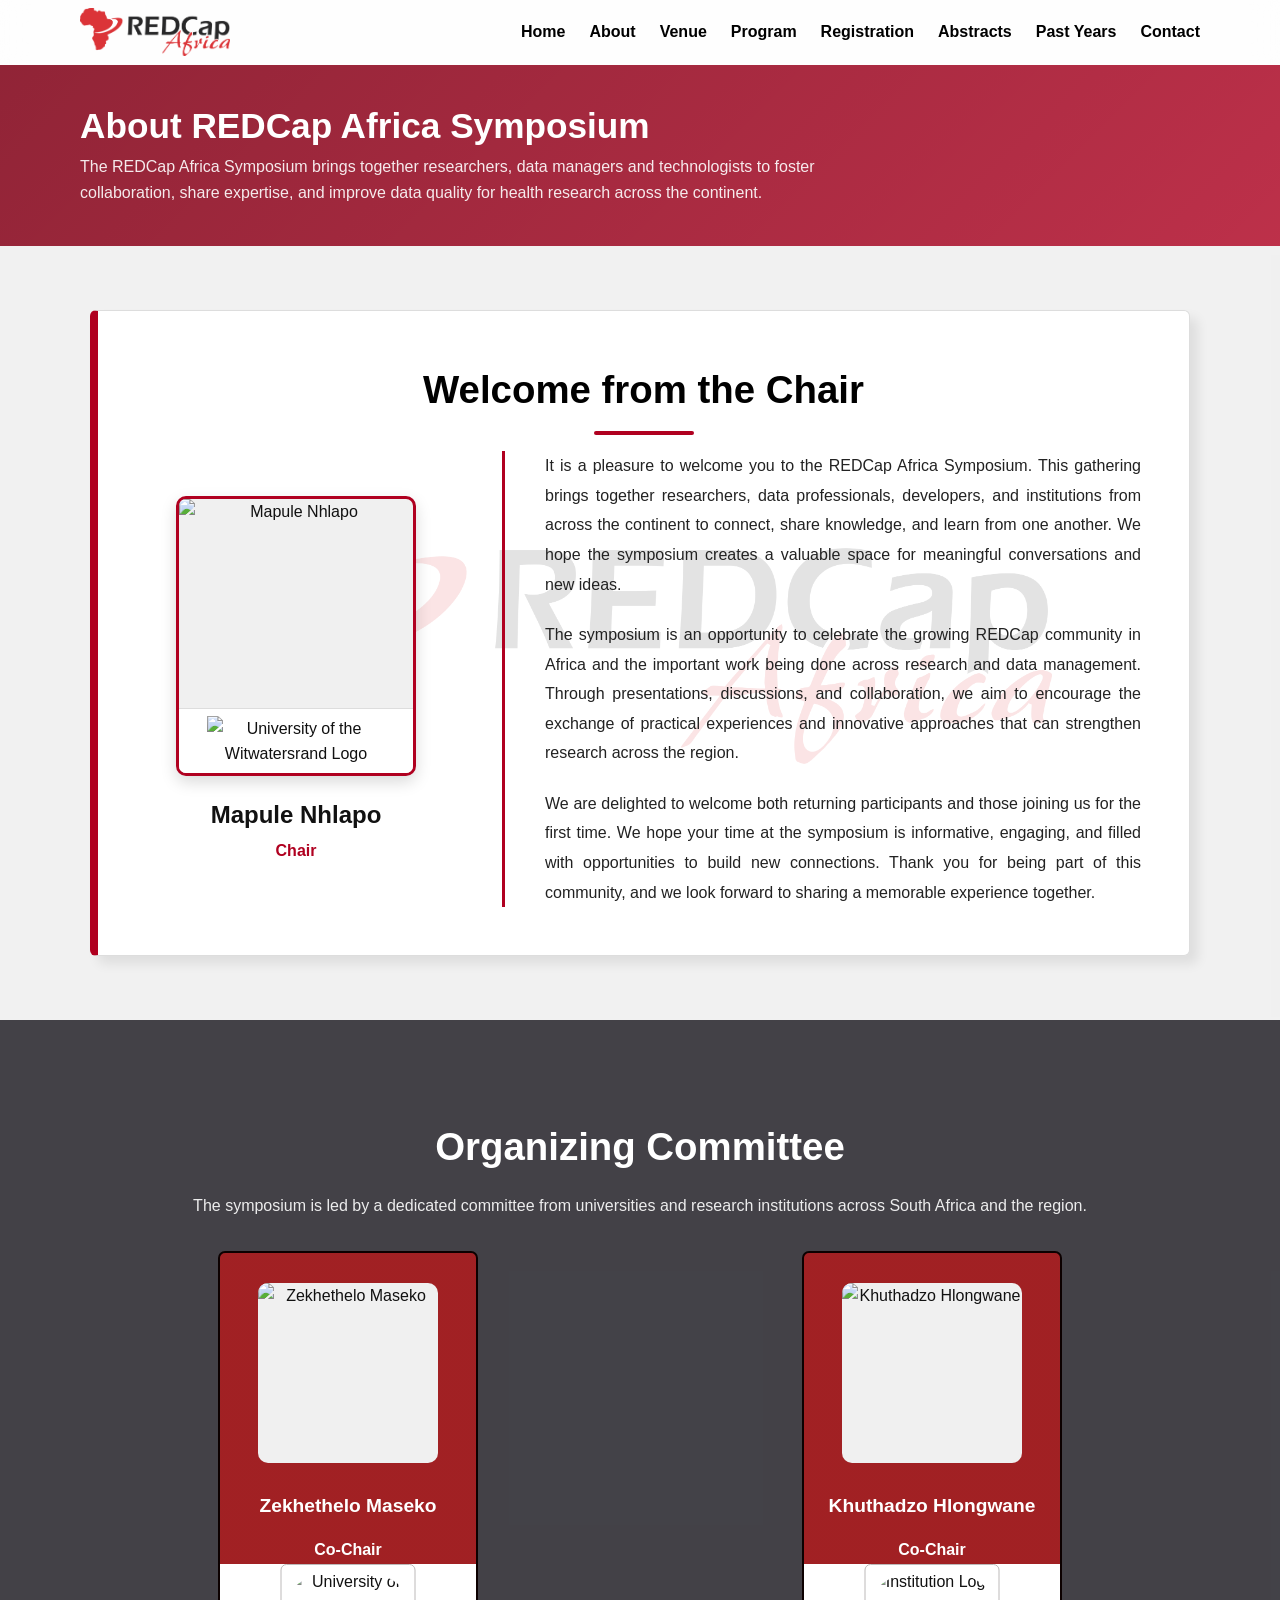
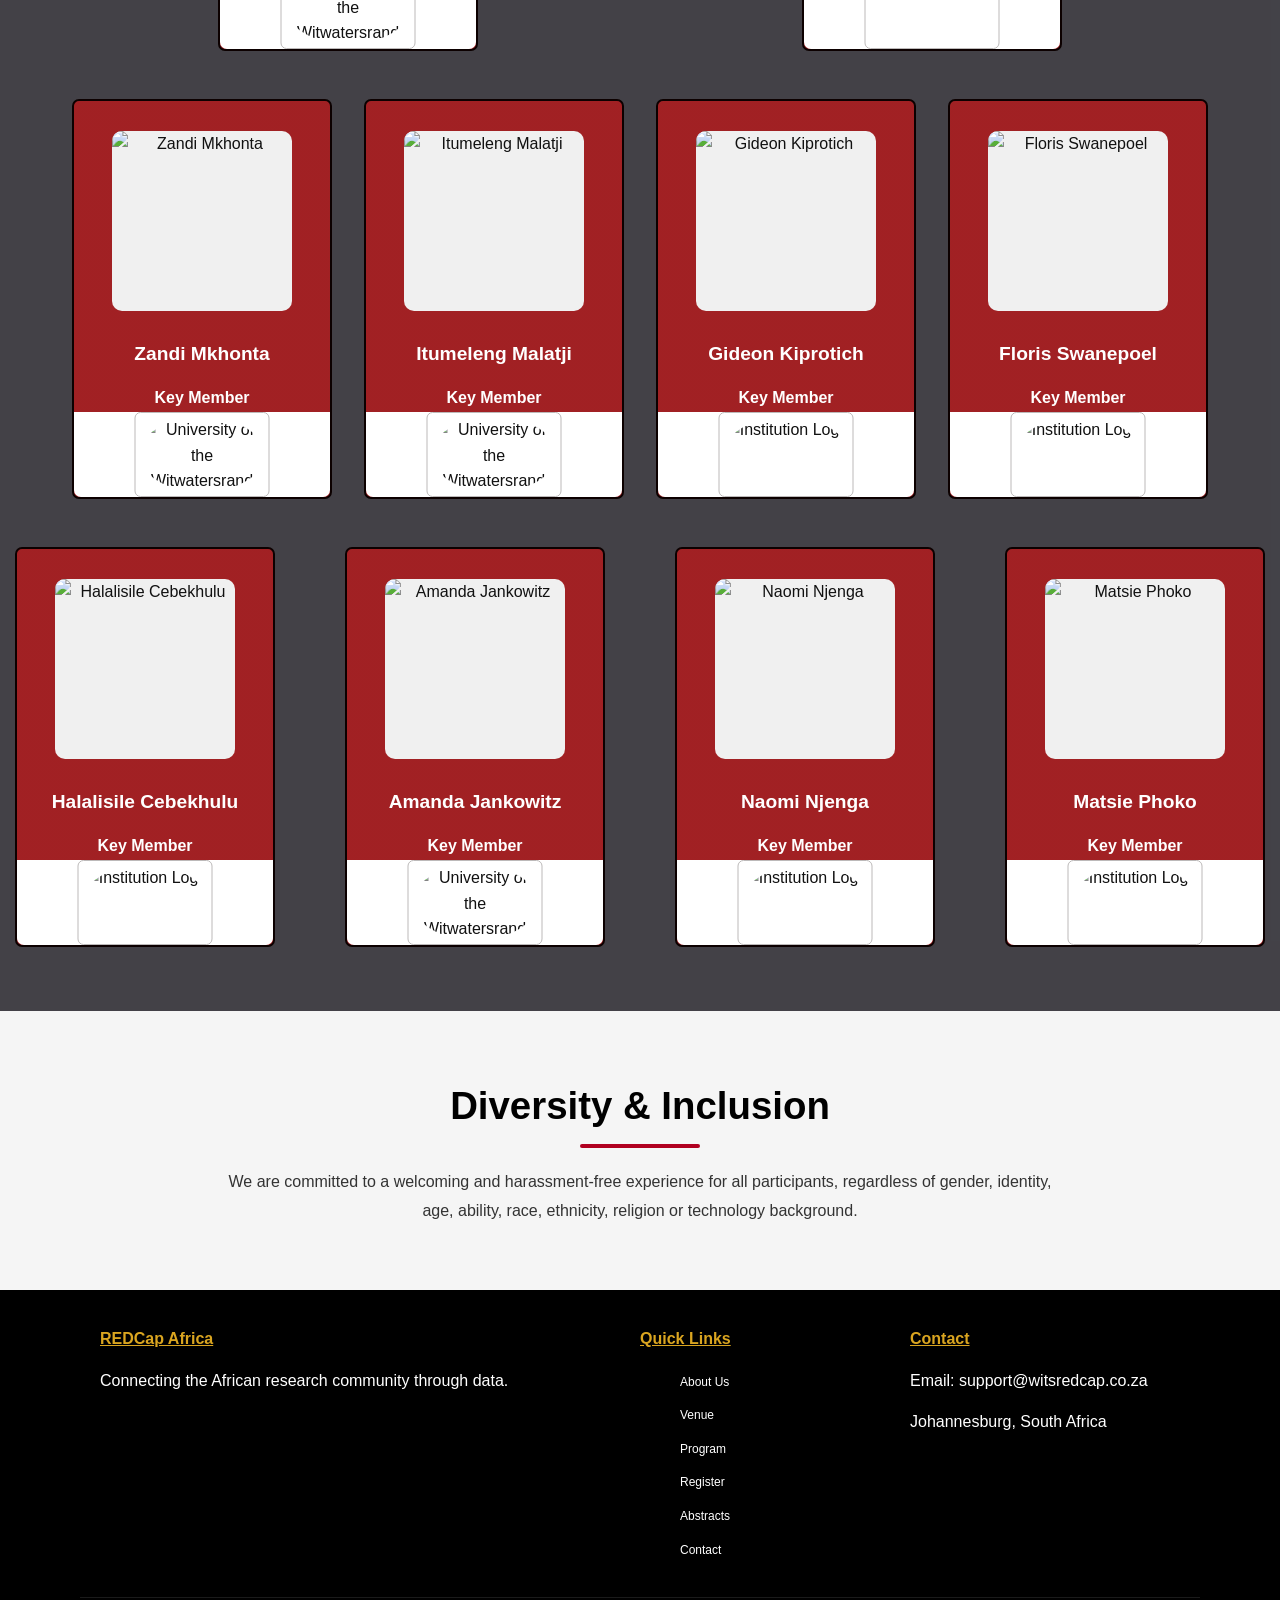
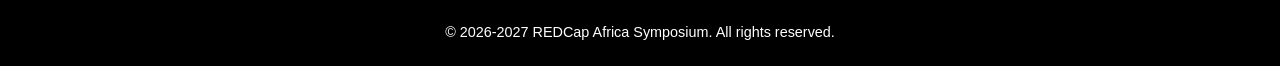
==== commit 887cb907: "Add files via upload" ====
--- a/about.html
+++ b/about.html
@@ -1,18 +1,576 @@
 <!DOCTYPE html>
 <html lang="en">
+
 <head>
   <meta charset="UTF-8" />
   <meta name="viewport" content="width=device-width, initial-scale=1.0" />
   <title>About REDCap Africa Symposium</title>
   <link rel="stylesheet" href="css/styles.css" />
+
+  <style>
+    /* About hero */
+    .about-hero {
+      position: relative;
+      padding: 2.5rem 0;
+      background:
+        linear-gradient(
+          135deg,
+          rgba(128, 0, 22, 0.85) 0%,
+          rgba(176, 0, 32, 0.8) 100%
+        ),
+        url('https://www.redcap.africa/pics/bread-bg.jpg') center / cover no-repeat;
+      color: #ffffff;
+    }
+
+    .about-hero .container {
+      position: relative;
+      z-index: 1;
+    }
+
+    .about-hero h1 {
+      margin: 0 0 0.4rem;
+      font-size: clamp(1.7rem, 3vw, 2.2rem);
+      line-height: 1.2;
+      color: #ffffff;
+    }
+
+    .about-hero .lead {
+      max-width: 85ch;
+      margin: 0.45rem 0 0;
+      font-size: 1rem;
+      line-height: 1.6;
+      color: rgba(255, 255, 255, 0.9);
+    }
+
+    /* Chair welcome */
+    .chair-welcome-box {
+      position: relative;
+      max-width: 1100px;
+      margin: 0 auto;
+      padding: 3rem;
+      background: #ffffff;
+      border: 1px solid #dddddd;
+      border-left: 8px solid #B00020;
+      border-radius: 6px;
+      box-shadow: 8px 8px 12px rgba(0, 0, 0, 0.08);
+      overflow: hidden;
+    }
+
+    /* Faded REDCap logo */
+    .chair-welcome-box::before {
+      content: "";
+      position: absolute;
+      inset: 0;
+      background-image: url('Assets/REDCapAfricalogo.png');
+      background-size: 75%;
+      background-repeat: no-repeat;
+      background-position: center;
+      opacity: 0.13;
+      pointer-events: none;
+      z-index: 0;
+    }
+
+    /* Keep content above background */
+    .chair-welcome-box > * {
+      position: relative;
+      z-index: 1;
+    }
+
+    /* Welcome heading */
+    .chair-welcome-heading {
+      position: relative;
+      margin: 0 0 2.5rem;
+      text-align: center;
+      font-size: 2rem;
+      font-weight: 700;
+      color: #111111 !important;
+    }
+
+    /* Heading underline */
+    .chair-welcome-heading::after {
+      content: "";
+      display: block;
+      width: 100px;
+      height: 4px;
+      margin: 0.7rem auto 0;
+      background: #B00020;
+      border-radius: 10px;
+    }
+
+    /* Split layout */
+    .chair-split-layout {
+      display: grid;
+      grid-template-columns: 300px 1fr;
+      gap: 3.5rem;
+      align-items: center;
+    }
+
+    /* Chair profile */
+    .chair-profile-side {
+      display: flex;
+      flex-direction: column;
+      align-items: center;
+      text-align: center;
+    }
+
+    /* Chair image */
+    .chair-image-container {
+      position: relative;
+      width: 240px;
+      height: 280px;
+      overflow: hidden;
+      border-radius: 10px;
+      border: 3px solid #B00020;
+      background: #f0f0f0;
+      box-shadow: 0 6px 16px rgba(0, 0, 0, 0.15);
+    }
+
+    .chair-message-image {
+      width: 100%;
+      height: 100%;
+      object-fit: cover;
+      object-position: center;
+    }
+
+    /* Chair organisation logo */
+    .chair-photo-logo {
+      position: absolute;
+      left: 0;
+      right: 0;
+      bottom: 0;
+      height: 65px;
+      padding: 7px 28px;
+      background: #ffffff;
+      border-top: 1px solid #dddddd;
+      box-sizing: border-box;
+      display: flex;
+      align-items: center;
+      justify-content: center;
+      z-index: 2;
+    }
+
+    .chair-photo-logo img {
+      width: 100%;
+      height: 100%;
+      object-fit: contain;
+    }
+
+    /* Chair name */
+    .chair-profile-side h3 {
+      margin: 1.3rem 0 0.25rem;
+      font-size: 1.5rem;
+      font-weight: 700;
+      color: #111111;
+    }
+
+    /* Chair role */
+    .chair-role {
+      margin: 0;
+      max-width: 250px;
+      font-size: 0.95rem;
+      line-height: 1.5;
+      font-weight: 600;
+      color: #B00020 !important;
+    }
+
+    /* Chair message */
+    .chair-message-side {
+      position: relative;
+      padding-left: 2.5rem;
+      border-left: 3px solid #B00020;
+    }
+
+    .chair-message-side p {
+      margin: 0 0 1.3rem;
+      font-size: 1rem;
+      line-height: 1.85;
+      text-align: justify;
+      color: #222222 !important;
+    }
+
+    .chair-message-side p:last-child {
+      margin-bottom: 0;
+    }
+
+    /* Organizing committee */
+    .section-committee {
+      position: relative;
+      background-image: url('Assets/hero.jpg');
+      background-size: cover;
+      background-position: center;
+      background-attachment: fixed;
+      padding: 4rem 0;
+    }
+
+    /* Dark overlay */
+    .section-committee::before {
+      content: '';
+      position: absolute;
+      inset: 0;
+      background: rgba(6, 7, 15, 0.7);
+      pointer-events: none;
+    }
+
+    .section-committee .committee-heading-block {
+      position: relative;
+      z-index: 1;
+    }
+
+    .committee-heading-block {
+      text-align: center;
+    }
+
+    /* Committee layout */
+    .committee-pyramid {
+      display: flex;
+      flex-direction: column;
+      align-items: center;
+      gap: 3rem;
+      margin-top: 2rem;
+    }
+
+    .committee-tier {
+      display: flex;
+      justify-content: center;
+      flex-wrap: wrap;
+      gap: 2rem;
+      width: 100%;
+    }
+
+    /* Co-chairs and members */
+    .tier-cochairs .committee-card,
+    .tier-members .committee-card {
+      width: 260px;
+    }
+
+    .tier-cochairs,
+    .tier-members {
+      display: grid;
+      grid-template-columns: repeat(4, 260px);
+      justify-content: center;
+      gap: 2rem;
+    }
+
+    /* Centre co-chairs */
+    .tier-cochairs .committee-card:nth-child(1) {
+      grid-column: 1 / 3;
+      justify-self: center;
+    }
+
+    .tier-cochairs .committee-card:nth-child(2) {
+      grid-column: 3 / 5;
+      justify-self: center;
+    }
+
+    /* Final member row */
+    .committee-pyramid > .tier-members:last-child {
+      width: min(1250px, 100%);
+      grid-template-columns: repeat(4, 260px);
+      justify-content: space-between;
+      gap: 0;
+    }
+
+    /* Committee cards */
+    .committee-card {
+      position: relative;
+      background-image:
+        linear-gradient(
+          rgba(255, 0, 0, 0.50),
+          rgba(255, 0, 0, 0.50)
+        ),
+        url('Assets/JHBv1.png');
+      background-size: cover;
+      background-position: center;
+      border-radius: 7px;
+      border: 2px solid #0c0000 !important;
+      padding: 1rem 0.5rem;
+      display: flex;
+      flex-direction: column;
+      align-items: center;
+      gap: 0.5rem;
+      transition:
+        transform 0.2s ease,
+        box-shadow 0.2s ease;
+    }
+
+    .committee-card:hover {
+      transform: translateY(-4px);
+      box-shadow: 0 8px 24px rgba(0, 0, 0, 0.12);
+    }
+
+    /* Committee photos */
+    .committee-profile-pic {
+      width: 180px;
+      height: 180px;
+      border-radius: 10px;
+      overflow: hidden;
+      background: #f0f0f0;
+      border: 3px solid var(--primary-red);
+      display: flex;
+      align-items: center;
+      justify-content: center;
+      flex-shrink: 0;
+    }
+
+    .committee-profile-pic img {
+      width: 100%;
+      height: 100%;
+      object-fit: cover;
+    }
+
+    /* Committee details */
+    .committee-info {
+      flex: 1;
+      width: 100%;
+      display: flex;
+      flex-direction: column;
+      text-align: center;
+    }
+
+    .committee-info h4 {
+      margin: 0.5rem 0 0.25rem;
+      font-size: 1.2rem;
+      font-weight: 700;
+      color: #ffffff !important;
+    }
+
+    .committee-role {
+      margin: 0 0 0.5rem;
+      font-size: 0.9rem;
+      font-weight: 600;
+      color: #ffffff !important;
+    }
+
+    /* Committee logos */
+    .committee-logo {
+      position: absolute;
+      z-index: 2;
+      width: 135px;
+      height: 85px;
+      left: 50%;
+      bottom: 0;
+      transform: translateX(-50%);
+      padding: 4px;
+      background: #ffffff;
+      border-radius: 6px;
+      display: flex;
+      align-items: center;
+      justify-content: center;
+      overflow: hidden;
+    }
+
+    .committee-logo img {
+      width: 100%;
+      height: 100%;
+      object-fit: contain;
+    }
+
+    /* Committee page styles */
+    .page-about .section h2 {
+      color: #000000 !important;
+    }
+
+    .page-about .section-committee h2 {
+      color: #ffffff !important;
+    }
+
+    .page-about .section-committee .committee-heading-block > p {
+      color: rgba(255, 255, 255, 0.9);
+    }
+
+    /* Uniform card size */
+    .page-about .committee-card {
+      min-height: 400px;
+      padding-top: 1.9rem;
+    }
+
+    /* White logo banner */
+    .page-about .committee-card::after {
+      content: '';
+      position: absolute;
+      left: 0;
+      right: 0;
+      bottom: 0;
+      height: 85px;
+      background: #ffffff;
+      border-radius: 0 0 7px 7px;
+      z-index: 0;
+    }
+
+    .page-about .committee-info h4 {
+      min-height: 2.8em;
+      display: flex;
+      align-items: center;
+      justify-content: center;
+      text-align: center;
+    }
+
+    /* Diversity section */
+    .diversity-section {
+      padding: 4rem 0;
+      text-align: center;
+      background: #f5f5f5;
+    }
+
+    .diversity-section h2 {
+      position: relative;
+      display: inline-block;
+      margin: 0 0 2rem;
+      font-size: 2.4rem;
+      color: #111111;
+    }
+
+    .diversity-section h2::after {
+      content: '';
+      position: absolute;
+      width: 120px;
+      height: 4px;
+      left: 50%;
+      bottom: -12px;
+      transform: translateX(-50%);
+      background: #B00020;
+      border-radius: 10px;
+    }
+
+    .diversity-section p {
+      max-width: 850px;
+      margin: 0 auto;
+      font-size: 1rem;
+      line-height: 1.8;
+      color: #333333;
+    }
+
+    /* Footer */
+    .page-about .footer-col h3 {
+      color: #DAA520 !important;
+    }
+
+    /* Tablet */
+    @media (max-width: 950px) {
+      .chair-split-layout {
+        grid-template-columns: 240px 1fr;
+        gap: 2.5rem;
+      }
+
+      .chair-image-container {
+        width: 210px;
+        height: 250px;
+      }
+    }
+
+    /* Mobile */
+    @media (max-width: 720px) {
+      .chair-welcome-box {
+        padding: 2rem 1.4rem;
+      }
+
+      .chair-welcome-heading {
+        font-size: 1.7rem;
+        margin-bottom: 2rem;
+      }
+
+      .chair-split-layout {
+        display: flex;
+        flex-direction: column;
+        gap: 2.5rem;
+      }
+
+      .chair-image-container {
+        width: 200px;
+        height: 240px;
+      }
+
+      .chair-photo-logo {
+        height: 68px;
+        padding: 6px 22px;
+      }
+
+      .chair-profile-side h3 {
+        font-size: 1.3rem;
+      }
+
+      .chair-message-side {
+        padding-left: 0;
+        padding-top: 2rem;
+        border-left: none;
+        border-top: 3px solid #B00020;
+      }
+
+      .chair-message-side::before {
+        top: -5px;
+        left: 5px;
+        font-size: 4rem;
+      }
+
+      .chair-message-side p {
+        font-size: 0.95rem;
+        text-align: left;
+      }
+
+      .chair-welcome-box::before {
+        background-size: 130%;
+      }
+
+      /* Mobile committee */
+      .committee-tier {
+        flex-direction: column;
+        align-items: center;
+      }
+
+      .tier-cochairs,
+      .tier-members {
+        display: flex;
+        flex-direction: column;
+        align-items: center;
+      }
+
+      .tier-cochairs .committee-card:nth-child(1),
+      .tier-cochairs .committee-card:nth-child(2) {
+        grid-column: auto;
+      }
+
+      .tier-cochairs .committee-card,
+      .tier-members .committee-card {
+        width: min(320px, 100%);
+      }
+
+      .committee-pyramid > .tier-members:last-child {
+        width: 100%;
+        display: flex;
+        flex-direction: column;
+        align-items: center;
+        gap: 2rem;
+      }
+
+      .committee-card {
+        text-align: center;
+      }
+    }
+  </style>
 </head>
+
 <body class="page-about">
+
+  <!-- Header -->
   <header class="site-header">
     <div class="container header-inner">
-       <img src="Assets/REDCapAfricalogo.png" alt="REDCap Africa Logo" style="width: 150px; height: auto;" />
-      <button class="menu-toggle" aria-expanded="false" aria-label="Open menu">
-        <span></span><span></span><span></span>
+
+      <img
+        src="Assets/REDCapAfricalogo.png"
+        alt="REDCap Africa Logo"
+        style="width: 150px; height: auto;"
+      />
+
+      <button
+        class="menu-toggle"
+        aria-expanded="false"
+        aria-label="Open menu"
+      >
+        <span></span>
+        <span></span>
+        <span></span>
       </button>
+
       <nav class="site-nav" id="site-nav">
         <a href="index.html">Home</a>
         <a href="about.html">About</a>
@@ -23,227 +581,382 @@
         <a href="past-years.html">Past Years</a>
         <a href="contact.html">Contact</a>
       </nav>
+
     </div>
   </header>
 
   <main>
+
+    <!-- About hero -->
+    <section class="about-hero">
+      <div class="container">
+        <h1>About REDCap Africa Symposium</h1>
+
+        <p class="lead">
+          The REDCap Africa Symposium brings together researchers,
+          data managers and technologists to foster collaboration,
+          share expertise, and improve data quality for health research
+          across the continent.
+        </p>
+      </div>
+    </section>
+
+    <!-- Chair welcome -->
     <section class="section section-alt">
       <div class="container">
-        <div class = "about-intro" >
-          <h2>About the Symposium</h2>
-          <p>The REDCap Africa Symposium brings together researchers, data managers and technologists to foster collaboration, share expertise, and improve data quality for health research across the continent.</p>
-          <p>Since its inception, the symposium has focused on hands-on training, peer-to-peer learning and building partnerships that strengthen research data systems in Africa.</p>
-        </div>
-          <div class="feature-list">
-          <h3>Our Mission</h3>
-          <ul>
-            <li><img src="Assets/graduation-cap-icon.png" alt="" class="mission-icon"><span><strong>Capacity Building</strong> - Empowering institutions with skills to manage health data effectively.</span></li>
-            <li><img src="Assets/bulb-icon.png" alt="" class="mission-icon"><span><strong>Innovation</strong> - Showcasing cutting-edge REDCap applications and integrations.</span></li>
-            <li><img src="Assets/partner-handshake2-icon.png" alt="" class="mission-icon"><span><strong>Collaboration</strong> - Creating networks that strengthen research across Africa.</span></li>
-            <li><img src="Assets/bank-building-icon.png" alt="" class="mission-icon"><span><strong>Governance</strong> - Promoting ethical and secure data practices</span></li>
-          </ul>
+
+        <div class="chair-welcome-box">
+
+          <h2 class="chair-welcome-heading">
+            Welcome from the Chair
+          </h2>
+
+          <div class="chair-split-layout">
+
+            <div class="chair-profile-side">
+
+              <div class="chair-image-container">
+                <img
+                  src="Assets/MapuleN.jpg"
+                  alt="Mapule Nhlapo"
+                  class="chair-message-image"
+                >
+
+                <div class="chair-photo-logo">
+                  <img
+                    src="Assets/WITSL.svg"
+                    alt="University of the Witwatersrand Logo"
+                  >
+                </div>
+              </div>
+
+              <h3>Mapule Nhlapo</h3>
+
+              <p class="chair-role">
+                Chair
+              </p>
+
+            </div>
+
+            <div class="chair-message-side">
+
+              <p>
+                It is a pleasure to welcome you to the REDCap Africa
+                Symposium. This gathering brings together researchers,
+                data professionals, developers, and institutions from
+                across the continent to connect, share knowledge, and
+                learn from one another. We hope the symposium creates a
+                valuable space for meaningful conversations and new ideas.
+              </p>
+
+              <p>
+                The symposium is an opportunity to celebrate the growing
+                REDCap community in Africa and the important work being
+                done across research and data management. Through
+                presentations, discussions, and collaboration, we aim to
+                encourage the exchange of practical experiences and
+                innovative approaches that can strengthen research across
+                the region.
+              </p>
+
+              <p>
+                We are delighted to welcome both returning participants
+                and those joining us for the first time. We hope your time
+                at the symposium is informative, engaging, and filled with
+                opportunities to build new connections. Thank you for
+                being part of this community, and we look forward to
+                sharing a memorable experience together.
+              </p>
+
+            </div>
+
+          </div>
         </div>
       </div>
     </section>
 
+    <!-- Organizing committee -->
     <section class="section section-committee">
+
       <div class="committee-heading-block">
+
         <h2>Organizing Committee</h2>
-        <p>The symposium is led by a dedicated committee from universities and research institutions across South Africa and the region.</p>
-        
-       
+
+        <p>
+          The symposium is led by a dedicated committee from universities
+          and research institutions across South Africa and the region.
+        </p>
+
         <div class="committee-pyramid">
 
-          <!-- Tier 2: Co-Chairs -->
+          <!-- Co-chairs -->
           <div class="committee-tier tier-cochairs">
+
             <div class="committee-card">
               <div class="committee-profile-pic">
-                <img src="Assets/Zekhethelo.jpg" style="object-position: 85% 5%;" alt="Katherine Johnston">
-              </div>
+                <img
+                  src="Assets/person-place.png"
+                  style="object-position: 85% 5%;"
+                  alt="Zekhethelo Maseko"
+                >
+              </div>
+
               <div class="committee-info">
                 <h4>Zekhethelo Maseko</h4>
                 <p class="committee-role">Co-Chair</p>
-                <div class="committee-org-wrapper">
-                  <p class="committee-org">University of Witswatersrand</p>
-                </div>
-                <div class="committee-logo committee-logo-corner">
-                  <img src="Assets/WitslogoV2.jpg" alt="University of Witswatersrand Logo">
+
+                <div class="committee-logo">
+                  <img
+                    src="Assets/WITSL.svg"
+                    alt="University of the Witwatersrand Logo"
+                  >
                 </div>
               </div>
             </div>
 
             <div class="committee-card">
               <div class="committee-profile-pic">
-                <img src="Assets/ms-Natasha.jpg" style="object-position: 85% 5%;"  alt = "Natasha Titus">
-              </div>
+                <img
+                  src="Assets/person-place.png"
+                  style="object-position: 85% 5%;"
+                  alt="Khuthadzo Hlongwane"
+                >
+              </div>
+
               <div class="committee-info">
-                <h4>Khuthadzo .</h4>
+                <h4>Khuthadzo Hlongwane</h4>
                 <p class="committee-role">Co-Chair</p>
-                <div class="committee-org-wrapper">
-                  <p class="committee-org">South African Medical Research Council</p>
+
+                <div class="committee-logo">
+                  <img
+                    src="Assets/PHRU.png"
+                    alt="Institution Logo"
+                  >
                 </div>
-                <div class="committee-logo committee-logo-corner">
-                  <img src="Assets/samrc.png" alt="South African Medical Research Council Logo">
-                </div>
-              </div>
-            </div>
+              </div>
+            </div>
+
           </div>
 
-          <!-- Tier 3: Key Members (row 1 of 4) -->
+          <!-- Members row 1 -->
           <div class="committee-tier tier-members">
+
             <div class="committee-card">
               <div class="committee-profile-pic">
-                <img src="Assets/Zandi.jpg" alt="Dr Mhlekazi Molatoli">
-              </div>
+                <img
+                  src="Assets/person-place.png"
+                  alt="Zandi Mkhonta"
+                >
+              </div>
+
               <div class="committee-info">
                 <h4>Zandi Mkhonta</h4>
                 <p class="committee-role">Key Member</p>
-                <div class="committee-org-wrapper">
-                  <p class="committee-org">University of Witswatersrand</p>
-                </div>
-                <div class="committee-logo committee-logo-corner">
-                  <img src="Assets/WitslogoV2.jpg" alt="University of Witswatersrand">
+
+                <div class="committee-logo">
+                  <img
+                    src="Assets/WITSL.svg"
+                    alt="University of the Witwatersrand Logo"
+                  >
                 </div>
               </div>
             </div>
 
             <div class="committee-card">
               <div class="committee-profile-pic">
-                <img src="Assets/Itumeleng.jpg" style="object-position: 50% 5%;" alt="Jaco Dreyer">
-              </div>
+                <img
+                  src="Assets/person-place.png"
+                  style="object-position: 50% 5%;"
+                  alt="Itumeleng Malatji"
+                >
+              </div>
+
               <div class="committee-info">
                 <h4>Itumeleng Malatji</h4>
                 <p class="committee-role">Key Member</p>
-                <div class="committee-org-wrapper">
-                  <p class="committee-org">University of Witswatersrand</p>
-                </div>
-                <div class="committee-logo committee-logo-corner">
-                  <img src="Assets/WitslogoV2.jpg" alt="University of Witswatersrand">
+
+                <div class="committee-logo">
+                  <img
+                    src="Assets/WITSL.svg"
+                    alt="University of the Witwatersrand Logo"
+                  >
                 </div>
               </div>
             </div>
 
             <div class="committee-card">
               <div class="committee-profile-pic">
-                <img src="Assets/Annemie Stewart.jpg" alt="Annemie Stewart">
-              </div>
+                <img
+                  src="Assets/person-place.png"
+                  alt="Gideon Kiprotich"
+                >
+              </div>
+
               <div class="committee-info">
-                <h4>Annemie Stewart</h4>
+                <h4>Gideon Kiprotich</h4>
                 <p class="committee-role">Key Member</p>
-                <div class="committee-org-wrapper">
-                  <p class="committee-org">University of Cape Town</p>
-                </div>
-                <div class="committee-logo committee-logo-corner">
-                  <img src="Assets/UCT.png" alt="UCT Logo">
+
+                <div class="committee-logo">
+                  <img
+                    src="Assets/APHRC-V2.png"
+                    alt="Institution Logo"
+                  >
                 </div>
               </div>
             </div>
 
             <div class="committee-card">
               <div class="committee-profile-pic">
-                <img src="Assets/Brendan1.jpg" alt="Brendan Gilbert">
-              </div>
+                <img
+                  src="Assets/person-place.png"
+                  alt="Floris Swanepoel"
+                >
+              </div>
+
               <div class="committee-info">
-                <h4>Brendan Gilbert</h4>
+                <h4>Floris Swanepoel</h4>
                 <p class="committee-role">Key Member</p>
-                <div class="committee-org-wrapper">
-                  <p class="committee-org">Africa Health Research Institute</p>
+
+                <div class="committee-logo">
+                  <img
+                    src="Assets/PHRU.png"
+                    alt="Institution Logo"
+                  >
                 </div>
-                <div class="committee-logo committee-logo-corner">
-                  <img src="Assets/AHRI.png" alt="Africa Health Research Institute Logo">
-                </div>
-              </div>
-            </div>
+              </div>
+            </div>
+
           </div>
 
-          <!-- Tier 4: Key Members (row 2 of 4) -->
+          <!-- Members row 2 -->
           <div class="committee-tier tier-members">
+
             <div class="committee-card">
               <div class="committee-profile-pic">
-                <img src="Assets/Marta Vicente.jpg" style="object-position: 85% 10%;" alt="Marta Vicente-Cresto">
-              </div>
+                <img
+                  src="Assets/person-place.png"
+                  style="object-position: 85% 10%;"
+                  alt="Halalisile Cebekhulu"
+                >
+              </div>
+
               <div class="committee-info">
-                <h4>Marta Vicente-Cresto</h4>
+                <h4>Halalisile Cebekhulu</h4>
                 <p class="committee-role">Key Member</p>
-                <div class="committee-org-wrapper">
-                  <p class="committee-org">African Population and Health Research Center</p>
-                </div>
-                <div class="committee-logo committee-logo-corner">
-                  <img src="Assets/APHRC-V3.png" alt="African Population and Health Research Center Logo">
+
+                <div class="committee-logo">
+                  <img
+                    src="Assets/PHRU.png"
+                    alt="Institution Logo"
+                  >
                 </div>
               </div>
             </div>
 
             <div class="committee-card">
               <div class="committee-profile-pic">
-                <img src="Assets/clive.jpg" style="object-position: 85% 5%;" alt="Louis Sibiya">
-              </div>
+                <img
+                  src="Assets/person-place.png"
+                  style="object-position: 85% 5%;"
+                  alt="Amanda Jankowitz"
+                >
+              </div>
+
               <div class="committee-info">
-                <h4>Louis Sibiya</h4>
+                <h4>Amanda Jankowitz</h4>
                 <p class="committee-role">Key Member</p>
-                <div class="committee-org-wrapper">
-                  <p class="committee-org">South African Medical Research Council</p>
-                </div>
-                <div class="committee-logo committee-logo-corner">
-                  <img src="Assets/samrc.png" alt="South African Medical Research Council Logo">
+
+                <div class="committee-logo">
+                  <img
+                    src="Assets/WITSL.svg"
+                    alt="University of the Witwatersrand Logo"
+                  >
                 </div>
               </div>
             </div>
 
             <div class="committee-card">
               <div class="committee-profile-pic">
-                <img src="Assets/Jaco.jpg" alt="Committee Member 8">
-              </div>
+                <img
+                  src="Assets/person-place.png"
+                  alt="Naomi Njenga"
+                >
+              </div>
+
               <div class="committee-info">
-                <h4>Floris</h4>
+                <h4>Naomi Njenga</h4>
                 <p class="committee-role">Key Member</p>
-                <div class="committee-org-wrapper">
-                  <p class="committee-org">Institution Name</p>
-                </div>
-                <div class="committee-logo committee-logo-corner">
-                  <img src="Assets/placeholder-logo.png" alt="Institution Logo">
+
+                <div class="committee-logo">
+                  <img
+                    src="Assets/APHRC-V2.png"
+                    alt="Institution Logo"
+                  >
                 </div>
               </div>
             </div>
 
             <div class="committee-card">
               <div class="committee-profile-pic">
-                <img src="Assets/Mhlekazi Molatoli.jpg" alt="Committee Member 9">
-              </div>
+                <img
+                  src="Assets/person-place.png"
+                  alt="Matsie Phoko"
+                >
+              </div>
+
               <div class="committee-info">
-                <h4>Amanda</h4>
+                <h4>Matsie Phoko</h4>
                 <p class="committee-role">Key Member</p>
-                <div class="committee-org-wrapper">
-                  <p class="committee-org">Institution Name</p>
+
+                <div class="committee-logo">
+                  <img
+                    src="Assets/PHRU.png"
+                    alt="Institution Logo"
+                  >
                 </div>
-                <div class="committee-logo committee-logo-corner">
-                  <img src="Assets/placeholder-logo.png" alt="Institution Logo">
-                </div>
-              </div>
-            </div>
+              </div>
+            </div>
+
           </div>
 
         </div>
       </div>
     </section>
 
-    <section class="section section-alt">
+    <!-- Diversity and inclusion -->
+    <section class="section section-alt diversity-section">
       <div class="container">
-        <h2>Diversity & Inclusion</h2>
-        <p>We are committed to a welcoming and harassment-free experience for all participants, regardless of gender, identity, age, ability, race, ethnicity, religion or technology background.</p>
+
+        <h2>Diversity &amp; Inclusion</h2>
+
+        <p>
+          We are committed to a welcoming and harassment-free experience
+          for all participants, regardless of gender, identity, age,
+          ability, race, ethnicity, religion or technology background.
+        </p>
+
       </div>
     </section>
+
   </main>
 
-<footer class="site-footer">
+  <!-- Footer -->
+  <footer class="site-footer">
     <div class="container">
+
       <div class="footer-grid">
+
         <div class="footer-col">
           <h3>REDCap Africa</h3>
-          <p>Connecting the African research community through data.</p>
+
+          <p>
+            Connecting the African research community through data.
+          </p>
         </div>
+
         <div class="footer-col">
           <h3>Quick Links</h3>
+
           <ul class="footer-links">
             <li><a href="about.html">About Us</a></li>
             <li><a href="venue.html">Venue</a></li>
@@ -253,19 +966,36 @@
             <li><a href="contact.html">Contact</a></li>
           </ul>
         </div>
+
         <div class="footer-col">
           <h3>Contact</h3>
-          <p>Email: <a href="mailto:support@witsredcap.co.za" target="_blank" class="footer-link-email">support@witsredcap.co.za</a>
+
+          <p>
+            Email:
+            <a
+              href="mailto:support@witsredcap.co.za"
+              target="_blank"
+              class="footer-link-email"
+            >
+              support@witsredcap.co.za
+            </a>
           </p>
+
           <p>Johannesburg, South Africa</p>
         </div>
+
       </div>
+
       <div class="footer-bottom">
-        <p>&copy; 2026-2027 REDCap Africa Symposium. All rights reserved.</p>
+        <p>
+          &copy; 2026-2027 REDCap Africa Symposium. All rights reserved.
+        </p>
       </div>
+
     </div>
   </footer>
 
   <script src="script.js"></script>
+
 </body>
 </html>
--- a/css/styles.css
+++ b/css/styles.css
@@ -52,7 +52,7 @@
   align-items: center;
   justify-content: space-between;
   gap: 1rem;
-  padding: 2rem 0;
+  padding: 0.5rem 0;
 }
 
 .brand{
@@ -97,8 +97,8 @@
   display: inline-flex;
   align-items: center;
   justify-content: center;
-  padding: 0.95rem 1.6rem;
-  border-radius: 999px;
+  padding: 0.5rem 1rem;
+  border-radius: 4px;
   font-weight: 600;
   transition: transform 0.2s ease, background-color 0.2s ease, color 0.2s ease;
 }
@@ -108,7 +108,7 @@
 }
 
 .button-primary {
-  background: linear-gradient(200deg, #b60000, #DAA520);
+  background: linear-gradient(160deg, #800016 0%, #B00020 100%);
   color: #fff;
 }
 
@@ -250,6 +250,69 @@
   gap: 2rem;
 }
 
+.picture-placeholder {
+  display: grid;
+  place-items: center;
+  min-height: 260px;
+  aspect-ratio: 4 / 3;
+  border: 2px dashed #b89000;
+  background: #e5e5e5;
+  color: #555;
+  text-transform: uppercase;
+  letter-spacing: 0.08em;
+  font-size: 0.85rem;
+  border: 1px solid #eaeaea;
+  border-left: 4px solid #B00020;
+  border-radius: 6px;
+}
+
+.collaborators-layout {
+  display: grid;
+  grid-template-columns: minmax(220px, 0.8fr) minmax(0, 1.2fr);
+  gap: 4rem;
+  align-items: center;
+}
+
+.collaborators-intro h2 {
+  margin: 0;
+  color: #cfcfcf;
+  font-size: clamp(2.5rem, 5vw, 4.5rem);
+  line-height: 1.05;
+}
+
+.collaborators-intro p {
+  max-width: 32ch;
+  margin: 1.5rem 0 0;
+}
+
+.collaborators-placeholder-grid {
+  display: grid;
+  grid-template-columns: repeat(3, minmax(0, 1fr));
+  gap: 1rem;
+}
+
+.collaborator-placeholder {
+  display: grid;
+  place-items: center;
+  min-height: 100px;
+  border: 1px dashed #b89000;
+  color: #777;
+  font-size: 0.75rem;
+  text-transform: uppercase;
+  letter-spacing: 0.06em;
+}
+
+@media (max-width: 760px) {
+  .collaborators-layout {
+    grid-template-columns: 1fr;
+    gap: 2rem;
+  }
+
+  .collaborators-placeholder-grid {
+    grid-template-columns: repeat(2, minmax(0, 1fr));
+  }
+}
+
 .section-grid h2,
 .section h2 {
   font-size: 2.4rem;
@@ -313,7 +376,8 @@
 
 .feature-list {
   padding: 2.1rem;
-  background: rgba(5, 5, 5, 0.9);
+  border-radius: 4px;
+  background: linear-gradient(160deg, #800016 0%, #B00020 100%);;
  border: 1px solid rgba(255, 255, 255, 0.08);
 }
 
@@ -403,10 +467,11 @@
 .card {
   position: relative;
   isolation: isolate;
-  padding: 2.5rem;
-  border-radius: 16px;
+  padding: 24px;
+  margin: 10px;
+  border-radius: 4px;
   overflow: hidden;
-  background-color: #b60000;
+  background-color: #db0202;
   background-size: cover;
   background-position: center;
 }
@@ -633,7 +698,7 @@
 }
 
 .site-footer {
-  background-color: #464646;
+  background-color: #000000;
   color: #fff;
   padding: var(--spacing-xl) 0;
   margin-top: auto;
@@ -641,13 +706,17 @@
 
 .footer-grid {
   display: grid;
-  grid-template-columns: repeat(auto-fit, minmax(250px, 1fr));
+  grid-template-columns: 2fr 1fr 1fr;
   gap: var(--spacing-lg);
+  padding: 20px;
 }
 
 .footer-col h3 {
+  font-size: 16px;
   color: #DAA520;
+  text-decoration: underline;
   margin-bottom: 1rem;
+  
 }
 
 .footer-links {
@@ -659,13 +728,13 @@
 }
 
 .footer-links a {
+  font-size: 12px;
   color: #fff;
 }
 
 .footer-bottom {
-  margin-top: 2rem;
-  padding-bottom: 1rem;
-  padding-top: 1rem;
+  padding-bottom: 0.5rem;
+  padding-top: 0.5rem;
   border-top: 1px solid rgba(255, 255, 255, 0.1);
   text-align: center;
   font-size: 0.9rem;
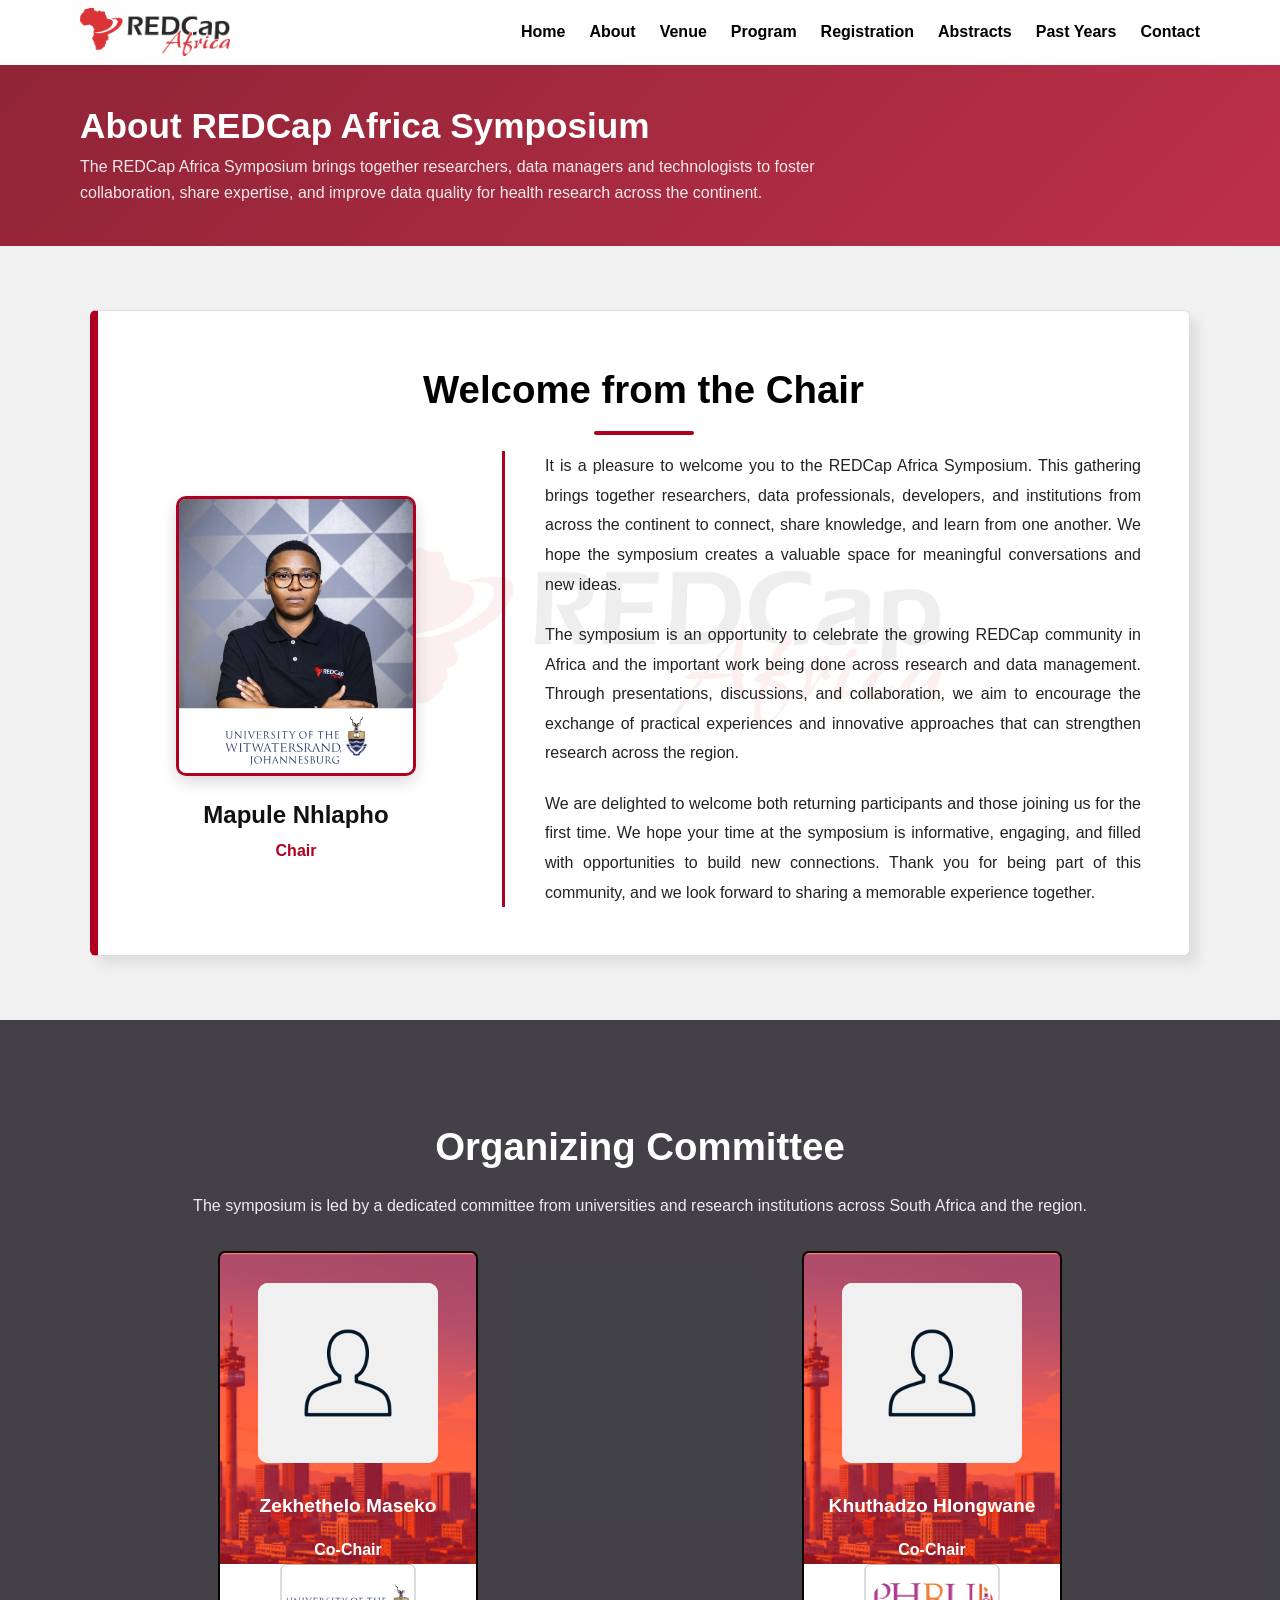
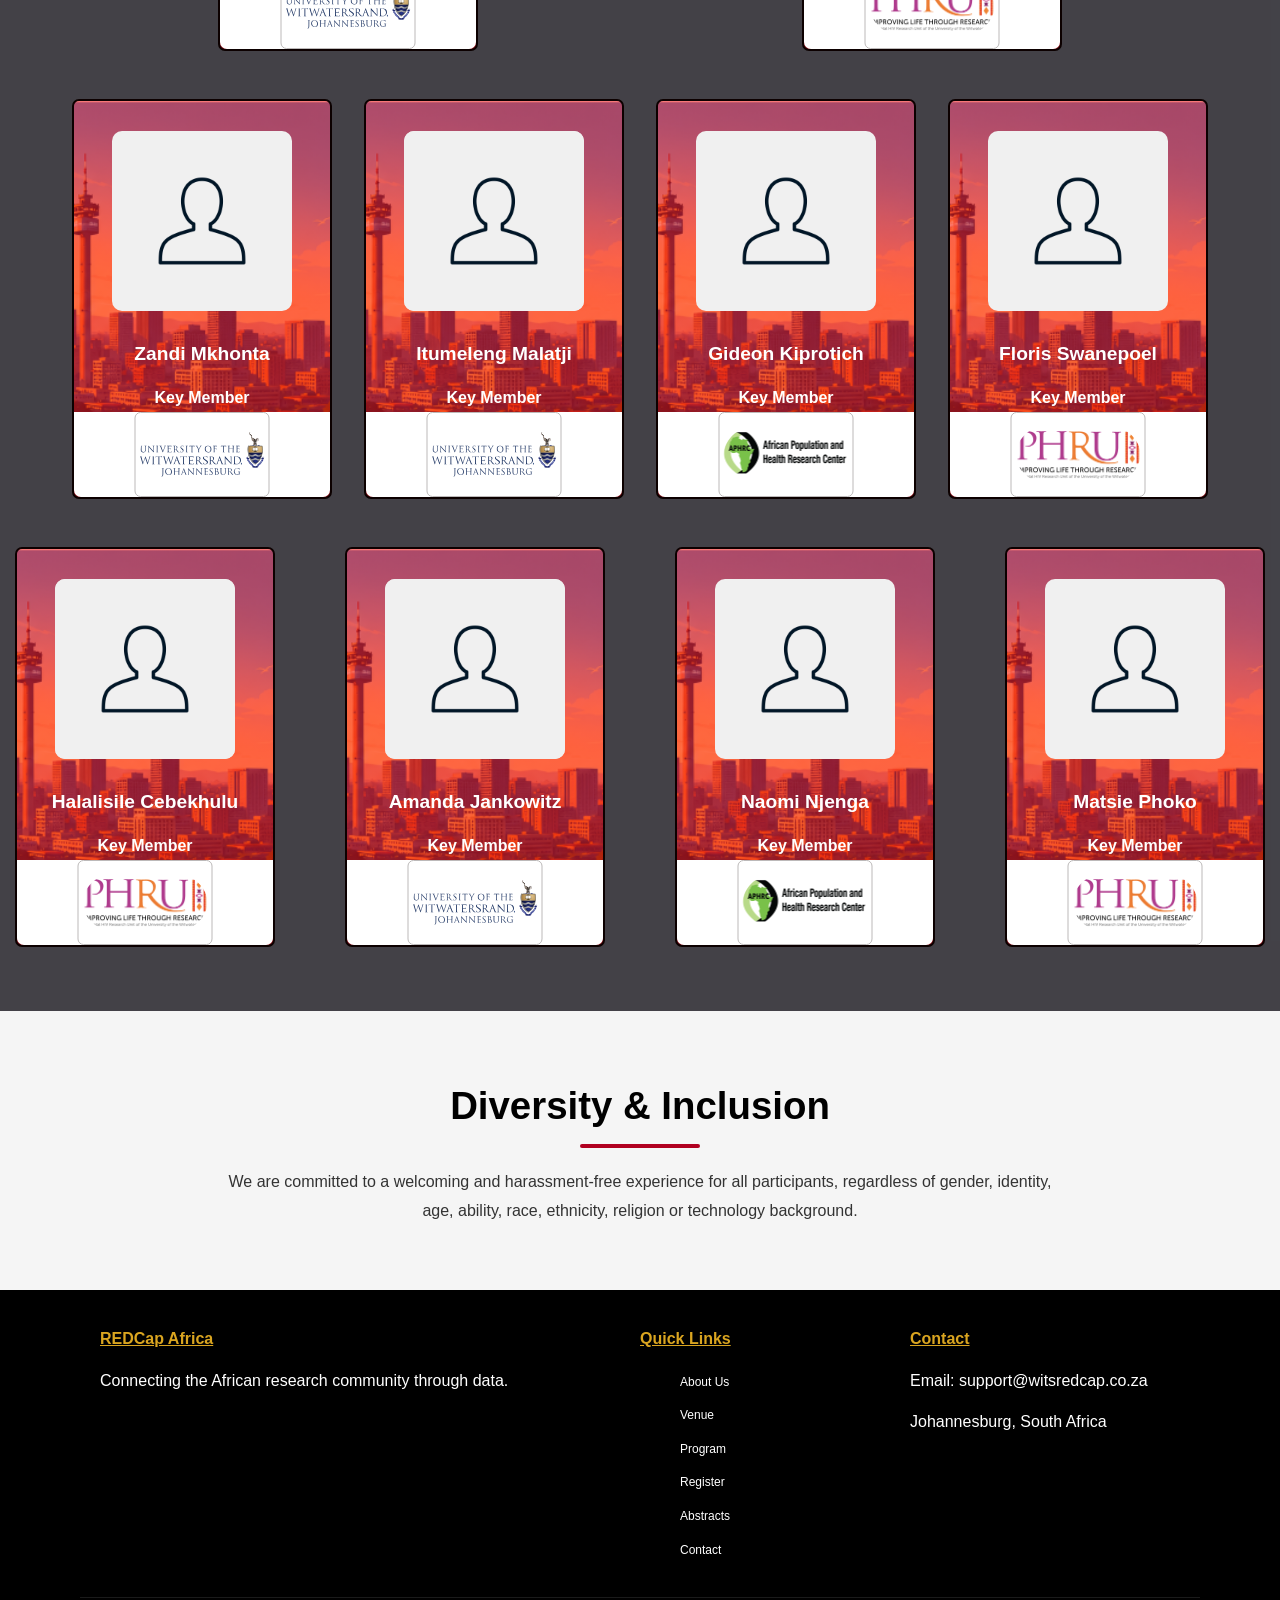
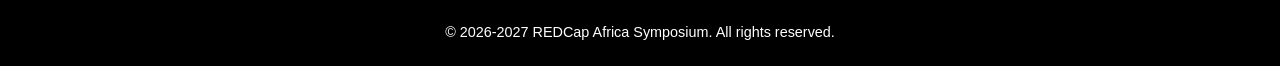
==== commit c431756c: "Add files via upload" ====
--- a/about.html
+++ b/about.html
@@ -62,10 +62,10 @@
       position: absolute;
       inset: 0;
       background-image: url('Assets/REDCapAfricalogo.png');
-      background-size: 75%;
+      background-size: 55%;
       background-repeat: no-repeat;
       background-position: center;
-      opacity: 0.13;
+      opacity: 0.08;
       pointer-events: none;
       z-index: 0;
     }
@@ -630,7 +630,7 @@
                 </div>
               </div>
 
-              <h3>Mapule Nhlapo</h3>
+              <h3>Mapule Nhlapho</h3>
 
               <p class="chair-role">
                 Chair
--- a/css/styles.css
+++ b/css/styles.css
@@ -59,6 +59,11 @@
   font-weight: 800;
   letter-spacing: -0.04em;
   font-size: 1.15rem;
+}
+
+.site-logo {
+  width: 150px;
+  height: auto;
 }
 
 .menu-toggle {
@@ -1108,4 +1113,215 @@
   .committee-org-wrapper {
     flex-wrap: wrap;
   }
-}+}
+
+/* Contact page hero */
+.contact-hero {
+  position: relative;
+  overflow: hidden;
+  padding: 3.5rem 0;
+  background:
+    linear-gradient(135deg, rgba(128, 0, 22, 0.88) 0%, rgba(176, 0, 32, 0.75) 100%),
+    url('../Assets/hero.jpg') center/cover no-repeat;
+  color: #fff;
+}
+
+.contact-hero .container {
+  position: relative;
+  z-index: 1;
+  display: grid;
+  grid-template-columns: minmax(0, 1fr) 260px;
+  gap: 2.5rem;
+  align-items: center;
+}
+
+.contact-hero h1 {
+  font-size: clamp(1.7rem, 3vw, 2.2rem);
+  margin: 0 0 0.4rem;
+  line-height: 1.2;
+  color: #fff;
+}
+
+.contact-hero .lead {
+  margin: 0;
+  max-width: 60ch;
+  font-size: 1rem;
+  color: rgba(255, 255, 255, 0.9);
+}
+
+.hero-chips {
+  display: flex;
+  flex-wrap: wrap;
+  gap: 0.6rem;
+  margin: 1.5rem 0 0;
+  padding: 0;
+  list-style: none;
+}
+
+.hero-chips a {
+  display: inline-flex;
+  align-items: center;
+  gap: 0.45rem;
+  padding: 0.55rem 1.1rem;
+  border: 1px solid rgba(255, 255, 255, 0.45);
+  border-radius: 999px;
+  font-size: 0.85rem;
+  font-weight: 600;
+  transition: background-color 0.2s ease, border-color 0.2s ease;
+}
+
+.hero-chips a:hover {
+  background: rgba(255, 255, 255, 0.16);
+  border-color: #DAA520;
+}
+
+/* Abstract art disc, drawn with gradients so no extra image is needed */
+.hero-art {
+  position: relative;
+  aspect-ratio: 1;
+  border-radius: 50%;
+  border: 1px solid rgba(255, 255, 255, 0.35);
+  background:
+    radial-gradient(circle at 32% 28%, rgba(218, 165, 32, 0.95) 0 11%, transparent 12%),
+    conic-gradient(from 200deg, rgba(255, 255, 255, 0.18) 0 25%, transparent 25% 50%, rgba(218, 165, 32, 0.24) 50% 75%, transparent 75%);
+}
+
+.hero-art::before,
+.hero-art::after {
+  content: '';
+  position: absolute;
+  border-radius: 50%;
+  border: 1px solid rgba(255, 255, 255, 0.4);
+}
+
+.hero-art::before {
+  inset: 18%;
+  border-color: rgba(218, 165, 32, 0.65);
+}
+
+.hero-art::after {
+  inset: 36%;
+  background: rgba(255, 255, 255, 0.12);
+}
+
+/* Red link with a gold arrow */
+.arrow-link {
+  display: inline-flex;
+  align-items: center;
+  gap: 0.45rem;
+  color: #B00020;
+  font-size: 0.88rem;
+  font-weight: 700;
+  overflow-wrap: anywhere;
+}
+
+.arrow-link::after {
+  content: '\2192';
+  color: #DAA520;
+}
+
+.arrow-link:hover {
+  text-decoration: underline;
+}
+
+/* Email card next to the social card */
+.contact-reach {
+  padding: 3rem 0;
+}
+
+.reach-grid {
+  display: grid;
+  grid-template-columns: minmax(0, 1.35fr) minmax(280px, 0.65fr);
+  gap: 1.5rem;
+  align-items: stretch;
+}
+
+.contact-card {
+  padding: 2rem;
+  background: #fff;
+  border: 1px solid #eaeaea;
+  border-radius: 10px;
+  box-shadow: 0 4px 14px rgba(0, 0, 0, 0.04);
+}
+
+.contact-card h2 {
+  font-size: 1.5rem;
+  margin: 0 0 0.4rem;
+  color: #111;
+}
+
+.contact-card .contact-note {
+  margin: 0 0 1.25rem;
+  color: #555;
+  font-size: 0.9rem;
+}
+
+.contact-card .contact-email {
+  font-size: 1.1rem;
+}
+
+.social-card {
+  padding: 1.5rem;
+  background: #fff;
+  border: 1px solid #eaeaea;
+  border-left: 4px solid #DAA520;
+  border-radius: 8px;
+}
+
+.social-card h2 {
+  font-size: 1.05rem;
+  margin: 0 0 0.9rem;
+  color: #111;
+}
+
+.social-links {
+  display: grid;
+  gap: 0.5rem;
+  margin: 0;
+  padding: 0;
+  list-style: none;
+}
+
+.social-links a {
+  display: flex;
+  align-items: center;
+  gap: 0.6rem;
+  padding: 0.6rem 0.9rem;
+  border: 1px solid #eaeaea;
+  border-radius: 6px;
+  font-size: 0.88rem;
+  font-weight: 600;
+  color: #444;
+  transition: border-color 0.2s ease, color 0.2s ease;
+}
+
+.social-links a:hover {
+  border-color: #B00020;
+  color: #B00020;
+}
+
+.social-links a::before {
+  content: '\25CB';
+  color: #DAA520;
+  font-size: 0.65rem;
+}
+
+@media (max-width: 900px) {
+  .contact-hero .container {
+    grid-template-columns: 1fr;
+  }
+
+  .hero-art {
+    max-width: 200px;
+  }
+
+  .reach-grid {
+    grid-template-columns: 1fr;
+  }
+}
+
+@media (max-width: 560px) {
+  .contact-card {
+    padding: 1.5rem 1.25rem;
+  }
+}
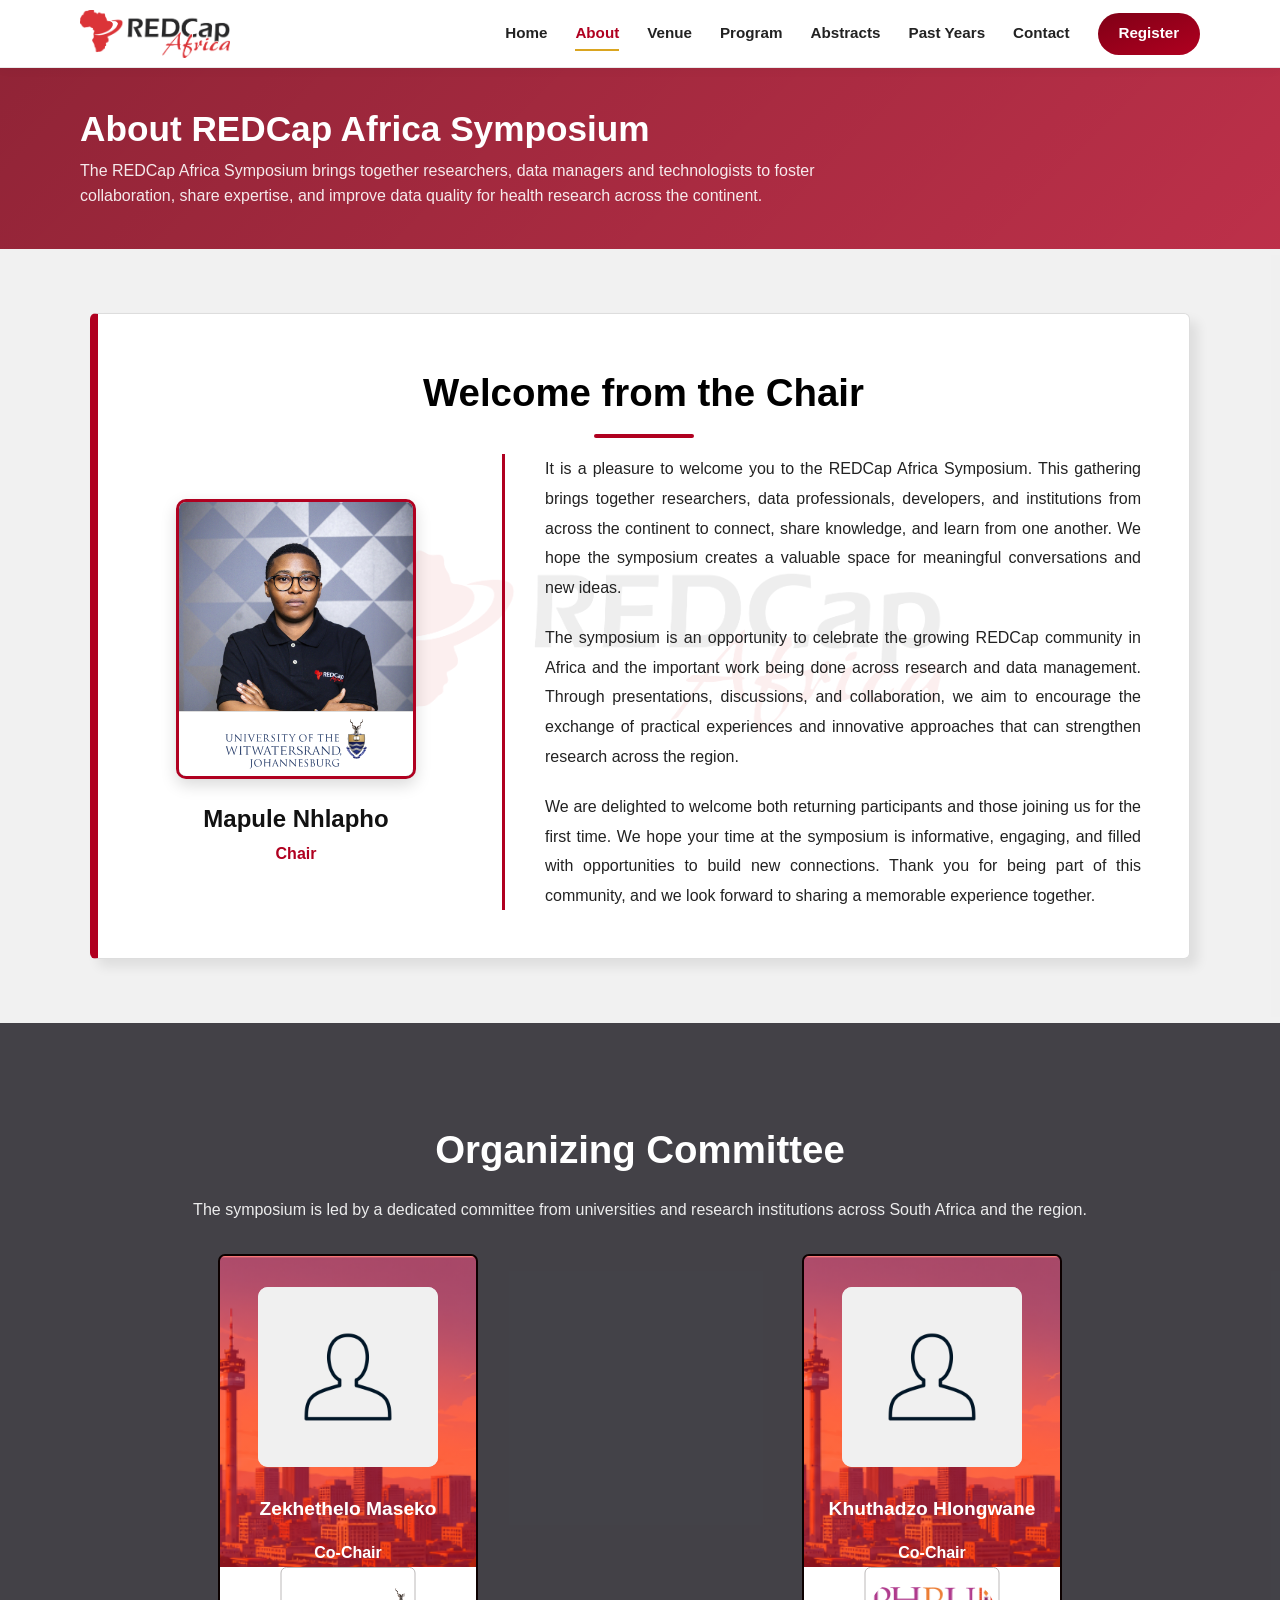
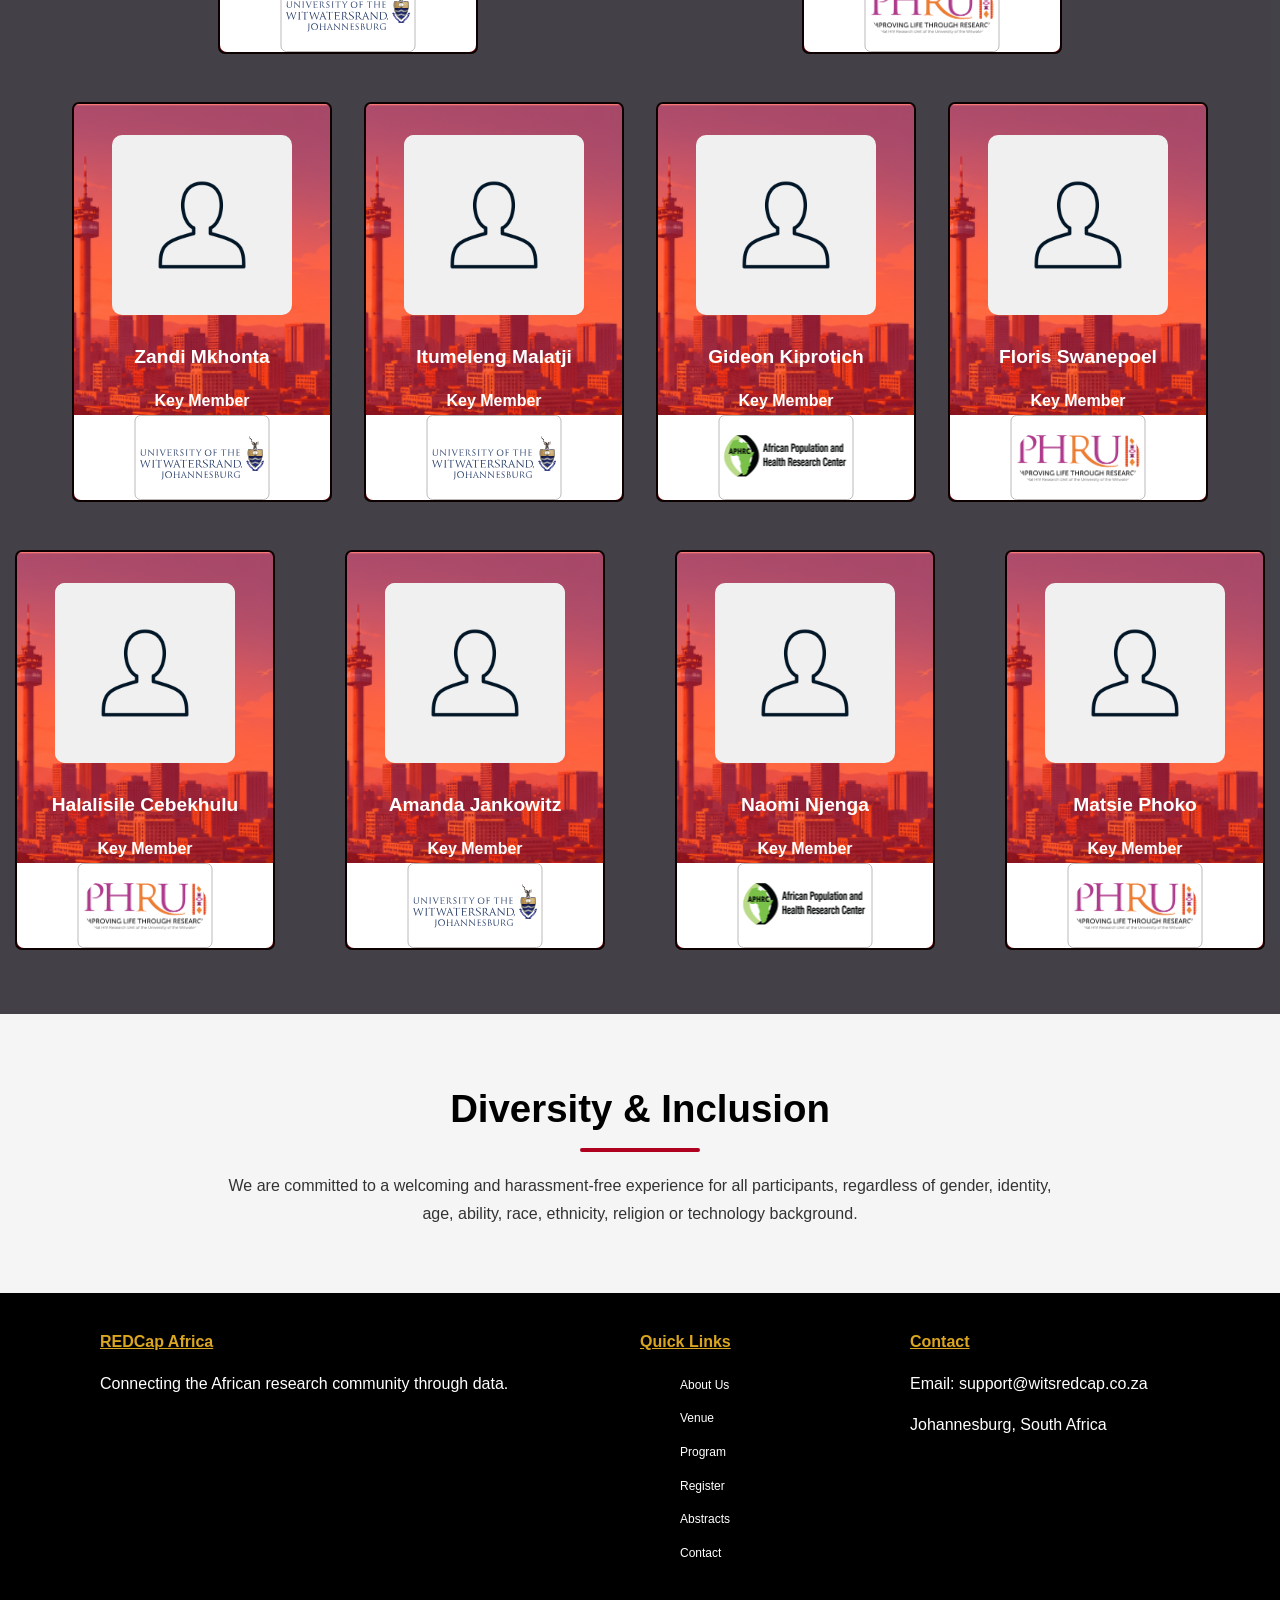
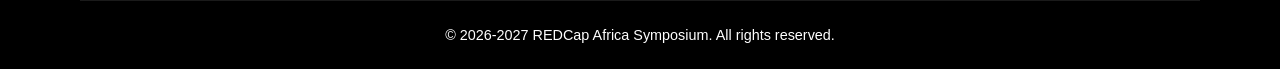
==== commit a8cceea1: "Redesign navigation bar" ====
--- a/about.html
+++ b/about.html
@@ -554,32 +554,21 @@
   <!-- Header -->
   <header class="site-header">
     <div class="container header-inner">
-
-      <img
-        src="Assets/REDCapAfricalogo.png"
-        alt="REDCap Africa Logo"
-        style="width: 150px; height: auto;"
-      />
-
-      <button
-        class="menu-toggle"
-        aria-expanded="false"
-        aria-label="Open menu"
-      >
-        <span></span>
-        <span></span>
-        <span></span>
+      <a class="logo-link" href="index.html">
+        <img class="site-logo" src="Assets/REDCapAfricalogo.png" alt="REDCap Africa Logo" />
+      </a>
+      <button class="menu-toggle" aria-expanded="false" aria-controls="site-nav" aria-label="Open menu">
+        <span></span><span></span><span></span>
       </button>
-
       <nav class="site-nav" id="site-nav">
         <a href="index.html">Home</a>
-        <a href="about.html">About</a>
+        <a href="about.html" aria-current="page">About</a>
         <a href="venue.html">Venue</a>
         <a href="program.html">Program</a>
-        <a href="registration.html">Registration</a>
         <a href="abstract.html">Abstracts</a>
         <a href="past-years.html">Past Years</a>
         <a href="contact.html">Contact</a>
+        <a class="nav-cta" href="registration.html">Register</a>
       </nav>
 
     </div>
--- a/css/styles.css
+++ b/css/styles.css
@@ -38,27 +38,27 @@
   width: min(1400px, calc(100% - 2rem));
 }
 
+/* Header and navigation */
 .site-header {
   position: sticky;
   top: 0;
   z-index: 20;
-  backdrop-filter: blur(14px);
-  background: rgba(255, 255, 255, 0.88);
-  border-bottom: 1px solid rgba(255, 255, 255, 0.06);
+  background: #fff;
+  border-bottom: 1px solid #eaeaea;
+  box-shadow: 0 2px 10px rgba(0, 0, 0, 0.04);
 }
 
 .header-inner {
   display: flex;
   align-items: center;
   justify-content: space-between;
-  gap: 1rem;
-  padding: 0.5rem 0;
-}
-
-.brand{
-  font-weight: 800;
-  letter-spacing: -0.04em;
-  font-size: 1.15rem;
+  gap: 1.5rem;
+  padding: 0.6rem 0;
+}
+
+.logo-link {
+  display: block;
+  flex-shrink: 0;
 }
 
 .site-logo {
@@ -68,34 +68,148 @@
 
 .menu-toggle {
   display: none;
-  width: 2rem;
-  height: 2rem;
+  width: 2.5rem;
+  height: 2.5rem;
   border: 0;
   background: transparent;
   flex-direction: column;
-  justify-content: space-between;
-  padding: 0;
+  justify-content: center;
+  gap: 5px;
+  padding: 0 0.45rem;
   cursor: pointer;
 }
 
 .menu-toggle span {
   display: block;
   width: 100%;
-  height: 3px;
+  height: 2px;
   border-radius: 999px;
-  background: #fff;
+  background: #111;
+  transition: transform 0.2s ease, opacity 0.2s ease;
+}
+
+/* Turn the three lines into an X while the menu is open */
+.menu-toggle[aria-expanded="true"] span:nth-child(1) {
+  transform: translateY(7px) rotate(45deg);
+}
+
+.menu-toggle[aria-expanded="true"] span:nth-child(2) {
+  opacity: 0;
+}
+
+.menu-toggle[aria-expanded="true"] span:nth-child(3) {
+  transform: translateY(-7px) rotate(-45deg);
 }
 
 .site-nav {
   display: flex;
   align-items: center;
-  gap: 1.5rem;
+  gap: 0.25rem;
 }
 
 .site-nav a {
-  color: #000000;
-  font-size: 1rem;
+  position: relative;
+  padding: 0.5rem 0.75rem;
+  color: #222;
+  font-size: 0.95rem;
   font-weight: 600;
+  white-space: nowrap;
+  transition: color 0.2s ease;
+}
+
+/* Gold underline for hover and the current page */
+.site-nav a::after {
+  content: '';
+  position: absolute;
+  left: 0.75rem;
+  right: 0.75rem;
+  bottom: 0.2rem;
+  height: 2px;
+  background: #DAA520;
+  transform: scaleX(0);
+  transition: transform 0.2s ease;
+}
+
+.site-nav a:hover,
+.site-nav a[aria-current="page"] {
+  color: #B00020;
+}
+
+.site-nav a:hover::after,
+.site-nav a[aria-current="page"]::after {
+  transform: scaleX(1);
+}
+
+.site-nav .nav-cta {
+  margin-left: 0.75rem;
+  padding: 0.55rem 1.3rem;
+  border-radius: 999px;
+  color: #fff;
+  background: linear-gradient(160deg, #800016 0%, #B00020 100%);
+  transition: transform 0.2s ease, box-shadow 0.2s ease;
+}
+
+.site-nav .nav-cta::after {
+  display: none;
+}
+
+.site-nav .nav-cta:hover,
+.site-nav .nav-cta[aria-current="page"] {
+  color: #fff;
+  transform: translateY(-1px);
+  box-shadow: 0 6px 16px rgba(176, 0, 32, 0.25);
+}
+
+/* Collapse the links into a dropdown on tablets and phones */
+@media (max-width: 960px) {
+  .menu-toggle {
+    display: flex;
+  }
+
+  .site-nav {
+    display: none;
+    position: absolute;
+    top: 100%;
+    left: 0;
+    right: 0;
+    flex-direction: column;
+    align-items: stretch;
+    gap: 0;
+    padding: 0.5rem 1rem 1.25rem;
+    background: #fff;
+    border-bottom: 1px solid #eaeaea;
+    box-shadow: 0 12px 24px rgba(0, 0, 0, 0.08);
+  }
+
+  .site-nav.active {
+    display: flex;
+  }
+
+  .site-nav a {
+    padding: 0.85rem 0.5rem;
+    border-bottom: 1px solid #f0f0f0;
+  }
+
+  .site-nav a::after {
+    display: none;
+  }
+
+  .site-nav a[aria-current="page"] {
+    box-shadow: inset 3px 0 0 #DAA520;
+    padding-left: 0.9rem;
+  }
+
+  .site-nav .nav-cta {
+    margin: 1rem 0 0;
+    padding: 0.8rem;
+    text-align: center;
+    border-bottom: 0;
+  }
+
+  .site-nav .nav-cta[aria-current="page"] {
+    padding-left: 0.8rem;
+    box-shadow: none;
+  }
 }
 
 .button {
@@ -762,35 +876,6 @@
 }
 
 @media (max-width: 720px) {
-  .header-inner {
-    flex-wrap: wrap;
-  }
-
-  .menu-toggle {
-    display: flex;
-  }
-
-  .site-nav {
-    position: absolute;
-    inset: calc(100% + 1rem) 1rem auto auto;
-    flex-direction: column;
-    gap: 0.75rem;
-    width: calc(100% - 2rem);
-    background: rgba(6, 7, 15, 0.98);
-    border: 1px solid rgba(255, 255, 255, 0.08);
-    border-radius: 18px;
-    padding: 1rem;
-    display: none;
-  }
-
-  .site-nav.active {
-    display: flex;
-  }
-
-  .site-nav a.button-secondary {
-    padding: 0.9rem 1.2rem;
-  }
-
   .hero {
     padding-top: 3rem;
   }
@@ -1306,6 +1391,41 @@
   font-size: 0.65rem;
 }
 
+/* Newsletter signup inside the social card; opens an email, no backend */
+.newsletter {
+  margin-top: 1.25rem;
+  padding-top: 1.25rem;
+  border-top: 1px solid #eee;
+}
+
+.newsletter h3 {
+  font-size: 0.95rem;
+  margin: 0 0 0.35rem;
+  color: #111;
+}
+
+.newsletter p {
+  margin: 0 0 0.9rem;
+  font-size: 0.85rem;
+  color: #555;
+}
+
+.newsletter-button {
+  display: inline-block;
+  padding: 0.6rem 1.4rem;
+  border-radius: 999px;
+  font-size: 0.85rem;
+  font-weight: 700;
+  color: #fff;
+  background: linear-gradient(160deg, #800016 0%, #B00020 100%);
+  transition: transform 0.2s ease, box-shadow 0.2s ease;
+}
+
+.newsletter-button:hover {
+  transform: translateY(-1px);
+  box-shadow: 0 8px 20px rgba(182, 0, 0, 0.25);
+}
+
 @media (max-width: 900px) {
   .contact-hero .container {
     grid-template-columns: 1fr;
